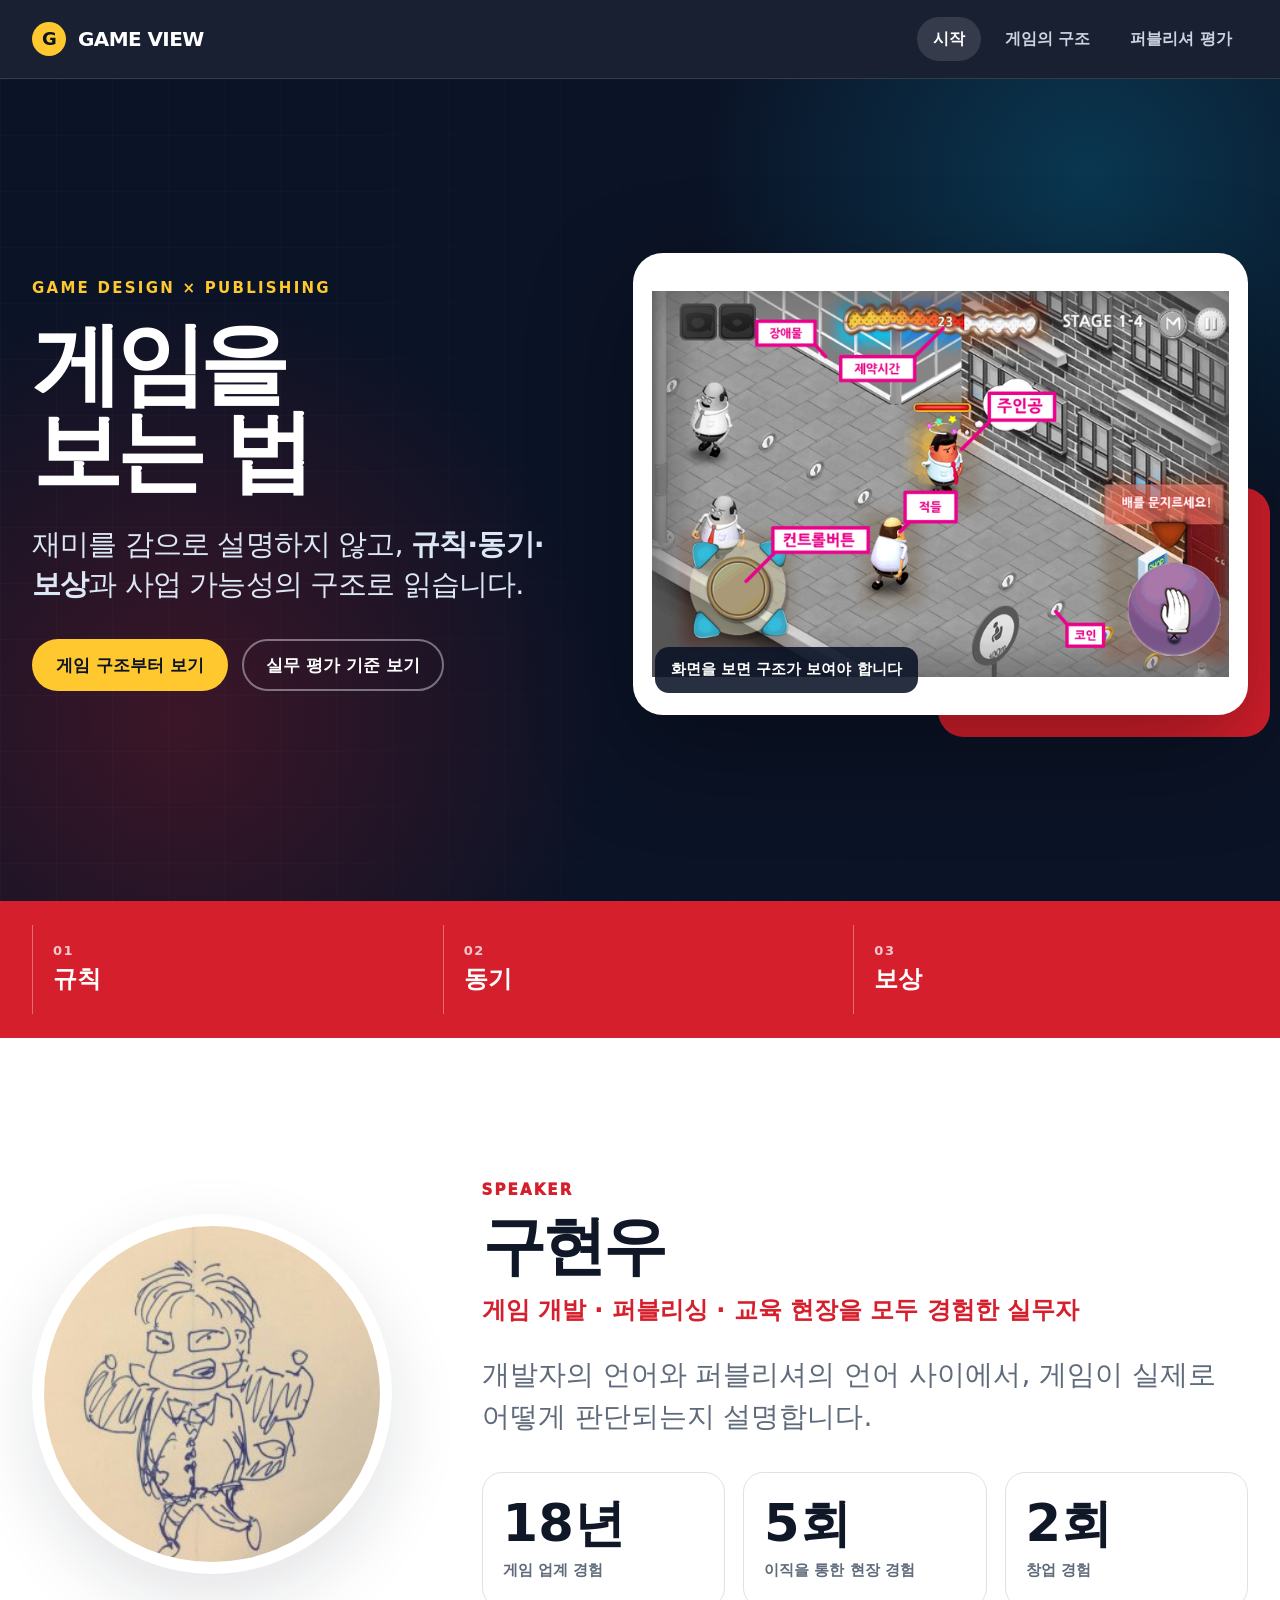
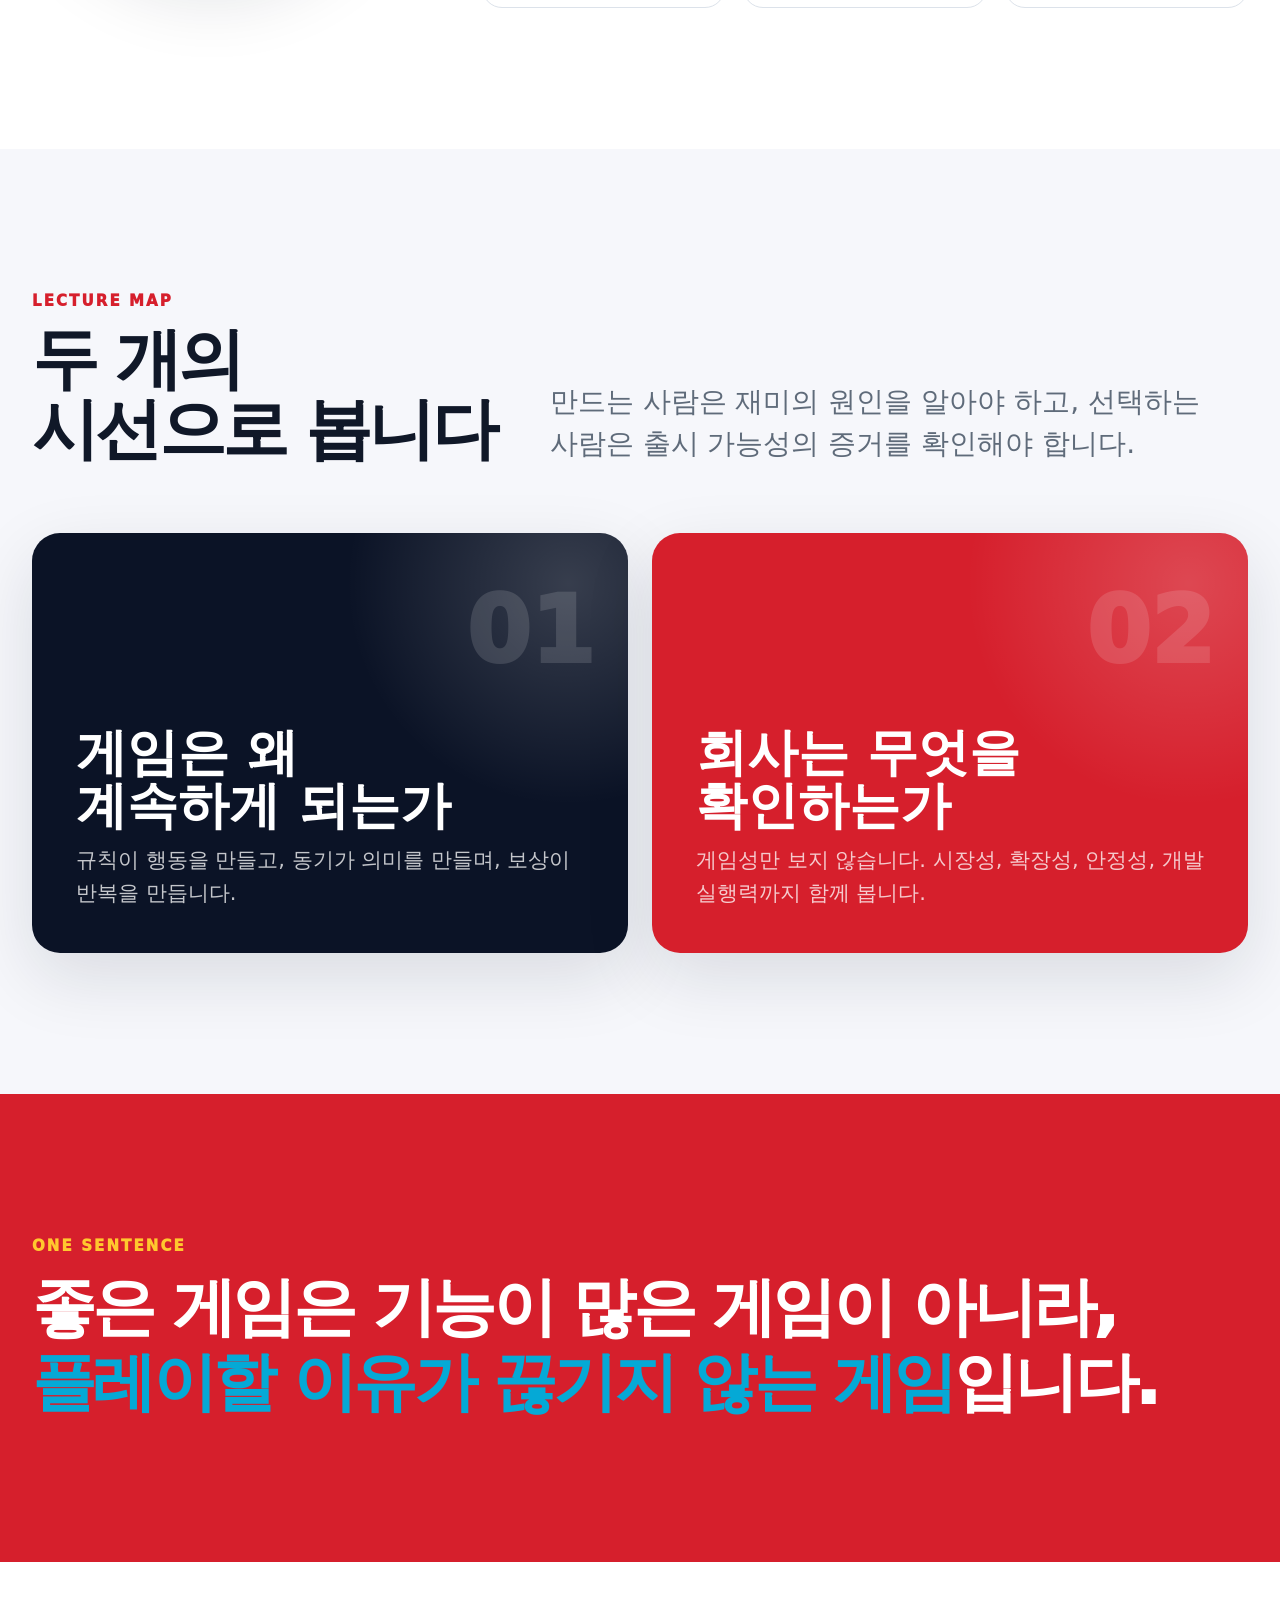
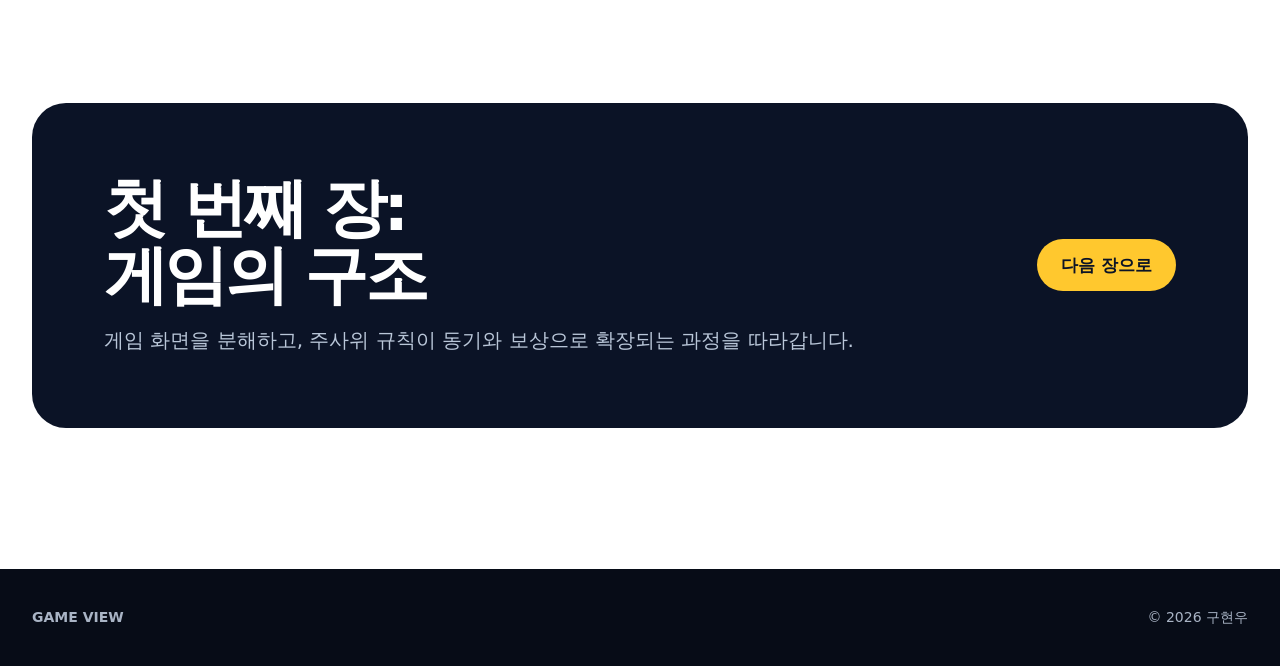
==== index.html @ 44113447 "게임 구조와 퍼블리싱 평가 강의 사이트 제작" ====
<!doctype html>
<html lang="ko">
<head>
  <meta charset="utf-8">
  <meta name="viewport" content="width=device-width, initial-scale=1">
  <meta name="description" content="게임 개발 지망생을 위한 게임 구조와 퍼블리싱 실무 평가 강의">
  <title>게임을 만들기 전에, 게임을 보는 법</title>
  <link rel="stylesheet" href="styles.css">
</head>
<body>
  <a class="skip-link" href="#main">본문 바로가기</a>
  <header class="site-header">
    <nav class="site-nav" aria-label="주요 메뉴">
      <a class="brand" href="index.html"><span class="brand-mark">G</span><span>GAME VIEW</span></a>
      <div class="nav-links">
        <a href="index.html" aria-current="page">시작</a>
        <a href="game.html">게임의 구조</a>
        <a href="evaluation.html">퍼블리셔 평가</a>
      </div>
    </nav>
  </header>

  <main id="main">
    <section class="hero">
      <div class="hero-inner">
        <div class="hero-copy reveal">
          <p class="eyebrow">GAME DESIGN × PUBLISHING</p>
          <h1>게임을<br>보는 법</h1>
          <p class="hero-lede">재미를 감으로 설명하지 않고, <strong>규칙·동기·보상</strong>과 사업 가능성의 구조로 읽습니다.</p>
          <div class="hero-actions">
            <a class="button button-primary" href="game.html">게임 구조부터 보기</a>
            <a class="button button-ghost" href="evaluation.html">실무 평가 기준 보기</a>
          </div>
        </div>
        <div class="hero-visual reveal">
          <img class="hero-image" src="assets/game-anatomy.png" alt="주인공, 적, 장애물, 제한시간, 조작 버튼, 코인으로 구성된 게임 화면">
          <span class="visual-caption">화면을 보면 구조가 보여야 합니다</span>
        </div>
      </div>
    </section>

    <div class="chapter-strip">
      <div class="chapter-strip-inner">
        <a href="game.html#rule"><small>01</small>규칙</a>
        <a href="game.html#motivation"><small>02</small>동기</a>
        <a href="game.html#reward"><small>03</small>보상</a>
      </div>
    </div>

    <section class="section section-white">
      <div class="section-inner speaker-grid">
        <img class="speaker-photo reveal" src="assets/speaker.jpg" alt="강연자 구현우 캐리커처">
        <div class="reveal">
          <p class="section-kicker">SPEAKER</p>
          <h2 class="speaker-name">구현우</h2>
          <p class="speaker-role">게임 개발 · 퍼블리싱 · 교육 현장을 모두 경험한 실무자</p>
          <p class="section-summary">개발자의 언어와 퍼블리셔의 언어 사이에서, 게임이 실제로 어떻게 판단되는지 설명합니다.</p>
          <div class="stat-row" aria-label="강연자 경력 요약">
            <div class="stat"><strong>18년</strong><span>게임 업계 경험</span></div>
            <div class="stat"><strong>5회</strong><span>이직을 통한 현장 경험</span></div>
            <div class="stat"><strong>2회</strong><span>창업 경험</span></div>
          </div>
        </div>
      </div>
    </section>

    <section class="section">
      <div class="section-inner">
        <div class="section-heading reveal">
          <div>
            <p class="section-kicker">LECTURE MAP</p>
            <h2>두 개의 시선으로 봅니다</h2>
          </div>
          <p class="section-summary">만드는 사람은 재미의 원인을 알아야 하고, 선택하는 사람은 출시 가능성의 증거를 확인해야 합니다.</p>
        </div>
        <div class="route-grid">
          <a class="route-card reveal" href="game.html">
            <span class="route-number">01</span>
            <h3>게임은 왜<br>계속하게 되는가</h3>
            <p>규칙이 행동을 만들고, 동기가 의미를 만들며, 보상이 반복을 만듭니다.</p>
          </a>
          <a class="route-card reveal" href="evaluation.html">
            <span class="route-number">02</span>
            <h3>회사는 무엇을<br>확인하는가</h3>
            <p>게임성만 보지 않습니다. 시장성, 확장성, 안정성, 개발 실행력까지 함께 봅니다.</p>
          </a>
        </div>
      </div>
    </section>

    <section class="section section-red">
      <div class="section-inner reveal">
        <p class="section-kicker">ONE SENTENCE</p>
        <p class="big-quote">좋은 게임은 기능이 많은 게임이 아니라,<br><em>플레이할 이유가 끊기지 않는 게임</em>입니다.</p>
      </div>
    </section>

    <section class="section section-white">
      <div class="section-inner">
        <div class="cta reveal">
          <div>
            <h2>첫 번째 장:<br>게임의 구조</h2>
            <p>게임 화면을 분해하고, 주사위 규칙이 동기와 보상으로 확장되는 과정을 따라갑니다.</p>
          </div>
          <a class="button button-primary" href="game.html">다음 장으로</a>
        </div>
      </div>
    </section>
  </main>

  <footer class="site-footer">
    <div class="footer-inner"><strong>GAME VIEW</strong><span>© <span data-year></span> 구현우</span></div>
  </footer>
  <script src="site.js"></script>
</body>
</html>
---- styles.css ----
:root {
  --ink: #101828;
  --muted: #5f6b7a;
  --paper: #f6f7fb;
  --surface: #ffffff;
  --line: #dce2ea;
  --red: #d61f2c;
  --red-dark: #991621;
  --blue: #147ad6;
  --cyan: #05a9d6;
  --yellow: #ffc82e;
  --green: #13a77a;
  --navy: #0b1326;
  --shadow: 0 24px 70px rgba(16, 24, 40, 0.12);
  --radius: 28px;
  --content: min(1280px, calc(100vw - 64px));
}

* { box-sizing: border-box; }

html {
  scroll-behavior: smooth;
  scroll-padding-top: 88px;
}

body {
  margin: 0;
  color: var(--ink);
  background: var(--paper);
  font-family: "Pretendard", "Noto Sans KR", "Malgun Gothic", system-ui, sans-serif;
  font-size: 20px;
  line-height: 1.55;
  word-break: keep-all;
}

img { display: block; max-width: 100%; }
a { color: inherit; text-decoration: none; }
button { font: inherit; }

.skip-link {
  position: fixed;
  left: 12px;
  top: -80px;
  z-index: 1000;
  padding: 12px 18px;
  color: white;
  background: var(--navy);
  border-radius: 10px;
}
.skip-link:focus { top: 12px; }

.site-header {
  position: sticky;
  top: 0;
  z-index: 100;
  border-bottom: 1px solid rgba(255,255,255,.12);
  background: rgba(11, 19, 38, .94);
  backdrop-filter: blur(14px);
}

.site-nav {
  width: var(--content);
  min-height: 78px;
  margin: 0 auto;
  display: flex;
  align-items: center;
  justify-content: space-between;
  gap: 28px;
  color: white;
}

.brand {
  display: flex;
  align-items: center;
  gap: 12px;
  font-weight: 900;
  letter-spacing: -.03em;
}

.brand-mark {
  width: 34px;
  height: 34px;
  display: grid;
  place-items: center;
  color: var(--navy);
  background: var(--yellow);
  border-radius: 50%;
  font-size: 18px;
}

.nav-links {
  display: flex;
  align-items: center;
  gap: 8px;
}

.nav-links a {
  padding: 10px 16px;
  color: #cbd5e1;
  border-radius: 999px;
  font-size: 16px;
  font-weight: 750;
}

.nav-links a:hover,
.nav-links a[aria-current="page"] {
  color: white;
  background: rgba(255,255,255,.12);
}

.hero {
  position: relative;
  isolation: isolate;
  overflow: hidden;
  color: white;
  background:
    radial-gradient(circle at 85% 12%, rgba(5,169,214,.24), transparent 30%),
    radial-gradient(circle at 14% 78%, rgba(214,31,44,.24), transparent 34%),
    var(--navy);
}

.hero::before {
  content: "";
  position: absolute;
  inset: 0;
  z-index: -1;
  opacity: .22;
  background-image:
    linear-gradient(rgba(255,255,255,.09) 1px, transparent 1px),
    linear-gradient(90deg, rgba(255,255,255,.09) 1px, transparent 1px);
  background-size: 56px 56px;
  mask-image: linear-gradient(to right, black, transparent 82%);
}

.hero-inner {
  width: var(--content);
  min-height: calc(100vh - 78px);
  margin: 0 auto;
  padding: 72px 0 84px;
  display: grid;
  grid-template-columns: .92fr 1.08fr;
  align-items: center;
  gap: clamp(42px, 6vw, 92px);
}

.hero-copy { max-width: 690px; }
.eyebrow {
  margin: 0 0 20px;
  color: var(--yellow);
  font-size: 15px;
  font-weight: 900;
  letter-spacing: .15em;
  text-transform: uppercase;
}

h1, h2, h3, p { margin-top: 0; }
h1 {
  margin-bottom: 28px;
  font-size: clamp(54px, 7vw, 104px);
  line-height: .98;
  letter-spacing: -.07em;
}

.hero-lede {
  max-width: 620px;
  margin-bottom: 34px;
  color: #dce7f5;
  font-size: clamp(23px, 2.25vw, 34px);
  line-height: 1.4;
  letter-spacing: -.03em;
}

.hero-actions { display: flex; flex-wrap: wrap; gap: 14px; }
.button {
  display: inline-flex;
  align-items: center;
  justify-content: center;
  min-height: 52px;
  padding: 0 22px;
  border: 2px solid transparent;
  border-radius: 999px;
  font-size: 17px;
  font-weight: 900;
  transition: transform .2s ease, background .2s ease;
}
.button:hover { transform: translateY(-2px); }
.button-primary { color: var(--navy); background: var(--yellow); }
.button-ghost { color: white; border-color: rgba(255,255,255,.4); }

.hero-visual {
  position: relative;
  min-width: 0;
}

.hero-visual::after {
  content: "";
  position: absolute;
  right: -22px;
  bottom: -22px;
  width: 54%;
  height: 54%;
  z-index: -1;
  background: var(--red);
  border-radius: 26px;
}

.hero-image {
  width: 100%;
  aspect-ratio: 4 / 3;
  object-fit: contain;
  padding: 18px;
  background: white;
  border: 1px solid rgba(255,255,255,.2);
  border-radius: 30px;
  box-shadow: 0 34px 100px rgba(0,0,0,.34);
}

.visual-caption {
  position: absolute;
  left: 22px;
  bottom: 22px;
  padding: 11px 16px;
  color: white;
  background: rgba(11,19,38,.88);
  border-radius: 14px;
  font-size: 15px;
  font-weight: 850;
}

.page-hero .hero-inner { min-height: 690px; }
.page-hero h1 { font-size: clamp(58px, 7vw, 96px); }

.chapter-strip {
  color: white;
  background: var(--red);
}
.chapter-strip-inner {
  width: var(--content);
  margin: 0 auto;
  padding: 24px 0;
  display: grid;
  grid-template-columns: repeat(3, 1fr);
  gap: 16px;
}
.chapter-strip a {
  padding: 16px 20px;
  border-left: 1px solid rgba(255,255,255,.35);
  font-size: clamp(18px, 2vw, 24px);
  font-weight: 900;
}
.chapter-strip small { display: block; opacity: .75; font-size: 13px; letter-spacing: .12em; }

.section {
  padding: clamp(86px, 11vw, 150px) 0;
}
.section-white { background: white; }
.section-dark { color: white; background: var(--navy); }
.section-red { color: white; background: var(--red); }
.section-inner { width: var(--content); margin: 0 auto; }
.section-heading {
  display: grid;
  grid-template-columns: minmax(0, .8fr) minmax(0, 1.2fr);
  align-items: end;
  gap: 52px;
  margin-bottom: 68px;
}
.section-kicker {
  margin-bottom: 12px;
  color: var(--red);
  font-size: 15px;
  font-weight: 950;
  letter-spacing: .14em;
}
.section-dark .section-kicker,
.section-red .section-kicker { color: var(--yellow); }
h2 {
  margin-bottom: 0;
  font-size: clamp(42px, 5.2vw, 76px);
  line-height: 1.05;
  letter-spacing: -.055em;
}
.section-summary {
  margin: 0;
  color: var(--muted);
  font-size: clamp(21px, 2.2vw, 30px);
  line-height: 1.5;
}
.section-dark .section-summary,
.section-red .section-summary { color: rgba(255,255,255,.78); }

.big-quote {
  margin: 0;
  font-size: clamp(36px, 5vw, 70px);
  font-weight: 950;
  line-height: 1.18;
  letter-spacing: -.055em;
}
.big-quote em { color: var(--cyan); font-style: normal; }

.speaker-grid {
  display: grid;
  grid-template-columns: 360px 1fr;
  gap: clamp(42px, 7vw, 92px);
  align-items: center;
}
.speaker-photo {
  width: min(100%, 360px);
  aspect-ratio: 1;
  object-fit: cover;
  background: #f5e5c8;
  border: 12px solid white;
  border-radius: 50%;
  box-shadow: var(--shadow);
}
.speaker-name {
  margin-bottom: 14px;
  font-size: clamp(46px, 5vw, 72px);
  line-height: 1;
  letter-spacing: -.055em;
}
.speaker-role { color: var(--red); font-size: 24px; font-weight: 900; }
.stat-row {
  margin-top: 34px;
  display: grid;
  grid-template-columns: repeat(3, minmax(0, 1fr));
  gap: 18px;
}
.stat {
  padding: 25px 20px;
  background: white;
  border: 1px solid var(--line);
  border-radius: 20px;
}
.stat strong { display: block; font-size: clamp(34px, 4vw, 54px); line-height: 1; }
.stat span { display: block; margin-top: 10px; color: var(--muted); font-size: 15px; font-weight: 800; }

.route-grid {
  display: grid;
  grid-template-columns: repeat(2, minmax(0, 1fr));
  gap: 24px;
}
.route-card {
  position: relative;
  min-height: 420px;
  overflow: hidden;
  padding: 44px;
  display: flex;
  flex-direction: column;
  justify-content: flex-end;
  color: white;
  background: var(--navy);
  border-radius: var(--radius);
  box-shadow: var(--shadow);
}
.route-card::before {
  content: "";
  position: absolute;
  inset: 0;
  background: radial-gradient(circle at 90% 12%, rgba(255,255,255,.18), transparent 34%);
}
.route-card:nth-child(2) { background: var(--red); }
.route-number { position: absolute; top: 28px; right: 34px; font-size: 92px; font-weight: 950; opacity: .13; }
.route-card h3 { position: relative; margin-bottom: 12px; font-size: clamp(34px, 4vw, 54px); line-height: 1.04; }
.route-card p { position: relative; max-width: 510px; margin: 0; color: rgba(255,255,255,.76); font-size: 21px; }

.anatomy-grid {
  display: grid;
  grid-template-columns: 1.15fr .85fr;
  gap: 48px;
  align-items: center;
}
.raw-image-frame {
  padding: 20px;
  background: white;
  border: 1px solid var(--line);
  border-radius: var(--radius);
  box-shadow: var(--shadow);
}
.raw-image-frame img { width: 100%; }
.principle-list { display: grid; gap: 20px; }
.principle {
  padding: 26px 28px;
  display: grid;
  grid-template-columns: 54px 1fr;
  gap: 20px;
  background: white;
  border: 1px solid var(--line);
  border-radius: 22px;
}
.principle-icon {
  width: 54px;
  height: 54px;
  display: grid;
  place-items: center;
  color: white;
  background: var(--red);
  border-radius: 16px;
  font-weight: 950;
}
.principle h3 { margin-bottom: 6px; font-size: 24px; }
.principle p { margin: 0; color: var(--muted); font-size: 17px; }

.loop-wrap {
  position: relative;
  max-width: 1100px;
  margin: 0 auto;
  display: grid;
  grid-template-columns: repeat(5, 1fr);
  gap: 14px;
}
.loop-node {
  min-height: 175px;
  padding: 24px 18px;
  display: flex;
  flex-direction: column;
  align-items: center;
  justify-content: center;
  text-align: center;
  background: white;
  border: 2px solid var(--line);
  border-radius: 22px;
}
.loop-node strong { font-size: 23px; }
.loop-node span { margin-top: 6px; color: var(--muted); font-size: 14px; }
.loop-node::after {
  content: "→";
  position: absolute;
  transform: translateX(calc(50% + 65px));
  color: var(--red);
  font-size: 34px;
  font-weight: 950;
}
.loop-node:last-child::after { content: "↺"; transform: translateX(120px); }

.triad {
  display: grid;
  grid-template-columns: repeat(3, minmax(0, 1fr));
  gap: 24px;
}
.triad-card {
  min-height: 390px;
  padding: 38px;
  color: white;
  background: var(--navy);
  border-radius: var(--radius);
}
.triad-card:nth-child(2) { background: var(--red); }
.triad-card:nth-child(3) { color: var(--ink); background: var(--yellow); }
.triad-label { font-size: 14px; font-weight: 950; letter-spacing: .16em; opacity: .7; }
.triad-card h3 { margin: 82px 0 18px; font-size: clamp(42px, 4vw, 62px); line-height: 1; }
.triad-card p { margin: 0; font-size: 20px; opacity: .78; }

.rule-track {
  position: relative;
  display: grid;
  grid-template-columns: repeat(4, minmax(0, 1fr));
  gap: 18px;
}
.rule-track::before {
  content: "";
  position: absolute;
  top: 52px;
  left: 7%;
  right: 7%;
  height: 5px;
  background: var(--line);
}
.rule-step { position: relative; padding-top: 0; }
.rule-index {
  position: relative;
  z-index: 1;
  width: 104px;
  height: 104px;
  margin: 0 auto 24px;
  display: grid;
  place-items: center;
  color: white;
  background: var(--navy);
  border: 8px solid var(--paper);
  border-radius: 50%;
  font-size: 42px;
  font-weight: 950;
}
.rule-step:last-child .rule-index { background: var(--red); }
.rule-copy {
  min-height: 292px;
  padding: 28px;
  background: white;
  border: 1px solid var(--line);
  border-radius: 22px;
}
.rule-copy h3 { font-size: 25px; line-height: 1.25; }
.rule-copy p { color: var(--muted); font-size: 17px; }
.rule-add {
  display: inline-block;
  padding: 7px 10px;
  color: var(--red-dark);
  background: #ffe7ea;
  border-radius: 10px;
  font-size: 14px;
  font-weight: 900;
}

.trap-banner {
  margin-top: 42px;
  padding: 36px;
  display: grid;
  grid-template-columns: 92px 1fr;
  gap: 28px;
  align-items: center;
  color: white;
  background: var(--red);
  border-radius: var(--radius);
}
.trap-icon { font-size: 72px; line-height: 1; }
.trap-banner h3 { margin-bottom: 6px; font-size: 32px; }
.trap-banner p { margin: 0; color: rgba(255,255,255,.8); }

.number-sequence {
  display: grid;
  grid-template-columns: repeat(7, minmax(90px, 1fr));
  gap: 10px;
  align-items: center;
}
.sequence-card {
  min-height: 156px;
  padding: 18px 10px;
  display: grid;
  place-items: center;
  text-align: center;
  background: white;
  border: 2px solid var(--line);
  border-radius: 20px;
}
.sequence-card strong { display: block; font-size: clamp(40px, 4vw, 62px); line-height: 1; }
.sequence-card small { color: var(--muted); font-weight: 850; }
.sequence-arrow { text-align: center; color: var(--red); font-size: 36px; font-weight: 950; }

.meaning-transform {
  margin-top: 50px;
  display: grid;
  grid-template-columns: 1fr 86px 1fr;
  gap: 24px;
  align-items: stretch;
}
.meaning-card {
  min-height: 360px;
  padding: 38px;
  display: flex;
  flex-direction: column;
  justify-content: space-between;
  background: white;
  border: 1px solid var(--line);
  border-radius: var(--radius);
}
.meaning-card.context { color: white; background: var(--navy); }
.meaning-card h3 { font-size: 36px; }
.meaning-card p { margin: 0; color: var(--muted); font-size: 21px; }
.meaning-card.context p { color: #dce7f5; }
.health-bar { height: 34px; overflow: hidden; background: #25324b; border: 5px solid white; border-radius: 999px; }
.health-fill { width: 80%; height: 100%; background: linear-gradient(90deg, var(--green), #7edd59); }
.meaning-arrow { display: grid; place-items: center; color: var(--red); font-size: 64px; font-weight: 950; }

.reward-split {
  display: grid;
  grid-template-columns: repeat(2, minmax(0, 1fr));
  gap: 24px;
}
.reward-panel {
  min-height: 520px;
  padding: 42px;
  background: white;
  border-radius: var(--radius);
  box-shadow: var(--shadow);
}
.reward-panel.dark { color: white; background: var(--navy); }
.reward-panel h3 { margin-bottom: 28px; font-size: clamp(36px, 4vw, 54px); }
.reward-icons { display: grid; grid-template-columns: repeat(2, 1fr); gap: 14px; }
.reward-chip {
  min-height: 106px;
  padding: 18px;
  display: grid;
  place-items: center;
  text-align: center;
  background: #f0f3f7;
  border-radius: 18px;
  font-weight: 900;
}
.reward-panel.dark .reward-chip { color: white; background: #18243b; }
.reward-photo {
  margin-top: 24px;
  width: 100%;
  height: 210px;
  object-fit: contain;
  background: #f2f4f7;
  border-radius: 18px;
}

.persona-line {
  display: grid;
  grid-template-columns: repeat(3, minmax(0, 1fr));
  gap: 18px;
}
.persona {
  min-height: 280px;
  padding: 30px;
  background: white;
  border: 1px solid var(--line);
  border-radius: 22px;
}
.persona-icon { font-size: 46px; }
.persona h3 { margin: 24px 0 10px; font-size: 25px; }
.persona p { color: var(--muted); font-size: 17px; }

.stage-flow {
  display: grid;
  grid-template-columns: 1fr 90px 1fr;
  gap: 26px;
  align-items: center;
}
.stage-card {
  min-height: 370px;
  padding: 42px;
  color: white;
  background: var(--navy);
  border-radius: var(--radius);
}
.stage-card:last-child { background: var(--red); }
.stage-no { color: var(--yellow); font-size: 15px; font-weight: 950; letter-spacing: .15em; }
.stage-card h3 { margin: 72px 0 16px; font-size: clamp(38px, 4.2vw, 58px); }
.stage-card p { margin: 0; color: rgba(255,255,255,.78); font-size: 20px; }
.stage-arrow { text-align: center; color: var(--red); font-size: 72px; font-weight: 950; }

.evaluation-shell {
  display: grid;
  grid-template-columns: .92fr 1.08fr;
  gap: 52px;
  align-items: center;
}
.radar {
  position: relative;
  aspect-ratio: 1;
  max-width: 620px;
  margin: 0 auto;
}
.radar svg { width: 100%; height: 100%; overflow: visible; }
.radar text { font-family: inherit; font-weight: 900; fill: var(--ink); }
.radar .axis { stroke: #c6cfda; stroke-width: 1.6; }
.radar .ring { fill: none; stroke: #dce2ea; stroke-width: 1.4; }
.radar .shape { fill: rgba(214,31,44,.16); stroke: var(--red); stroke-width: 5; }
.radar-center {
  position: absolute;
  inset: 38%;
  display: grid;
  place-items: center;
  text-align: center;
  color: white;
  background: var(--navy);
  border-radius: 50%;
  font-size: 16px;
  font-weight: 950;
}
.criteria-list { display: grid; grid-template-columns: repeat(2, 1fr); gap: 14px; }
.criterion {
  padding: 22px;
  background: white;
  border: 1px solid var(--line);
  border-radius: 18px;
}
.criterion strong { display: block; font-size: 21px; }
.criterion span { color: var(--muted); font-size: 14px; }

.lens-grid {
  display: grid;
  grid-template-columns: repeat(4, minmax(0, 1fr));
  gap: 16px;
}
.lens {
  min-height: 390px;
  padding: 30px;
  display: flex;
  flex-direction: column;
  background: white;
  border-top: 8px solid var(--red);
  border-radius: 0 0 22px 22px;
  box-shadow: 0 16px 50px rgba(16,24,40,.08);
}
.lens-time { color: var(--red); font-size: 15px; font-weight: 950; letter-spacing: .08em; }
.lens h3 { margin: 48px 0 14px; font-size: 28px; }
.lens-question { margin: 0; font-size: 20px; font-weight: 800; }
.lens-proof { margin-top: auto; padding-top: 24px; color: var(--muted); font-size: 15px; }

.evidence-pipeline {
  display: grid;
  grid-template-columns: repeat(5, minmax(0, 1fr));
  gap: 12px;
}
.evidence-step {
  min-height: 245px;
  padding: 26px 22px;
  color: white;
  background: #18243b;
  border-radius: 20px;
}
.evidence-step:nth-child(2n) { background: #263753; }
.evidence-step:last-child { background: var(--red); }
.evidence-step b { display: block; margin-bottom: 30px; color: var(--yellow); font-size: 14px; letter-spacing: .12em; }
.evidence-step strong { display: block; font-size: 25px; line-height: 1.25; }
.evidence-step p { margin: 14px 0 0; color: rgba(255,255,255,.68); font-size: 15px; }

.decision-board {
  display: grid;
  grid-template-columns: .8fr 1.2fr;
  gap: 42px;
  align-items: start;
}
.gate {
  padding: 34px;
  color: white;
  background: var(--navy);
  border-radius: var(--radius);
}
.gate h3 { font-size: 34px; }
.gate p { color: #dce7f5; }
.signal-list { display: grid; gap: 12px; }
.signal {
  padding: 20px 22px;
  display: grid;
  grid-template-columns: 32px 1fr;
  gap: 14px;
  background: white;
  border: 1px solid var(--line);
  border-radius: 16px;
}
.signal-mark { color: var(--green); font-weight: 950; }
.signal.bad .signal-mark { color: var(--red); }
.signal strong { display: block; }
.signal span { color: var(--muted); font-size: 15px; }

.cta {
  padding: 72px;
  display: grid;
  grid-template-columns: 1fr auto;
  gap: 32px;
  align-items: center;
  color: white;
  background: var(--navy);
  border-radius: 34px;
}
.cta h2 { font-size: clamp(40px, 5vw, 66px); }
.cta p { margin: 16px 0 0; color: #b9c6d8; }

.site-footer {
  padding: 38px 0;
  color: #a9b4c5;
  background: #070c17;
  font-size: 14px;
}
.footer-inner {
  width: var(--content);
  margin: 0 auto;
  display: flex;
  align-items: center;
  justify-content: space-between;
  gap: 24px;
}

.reveal { opacity: 1; transform: none; }
.reveal.visible { opacity: 1; transform: none; }

@media (max-width: 980px) {
  :root { --content: min(100% - 36px, 820px); }
  body { font-size: 18px; }
  .hero-inner,
  .section-heading,
  .speaker-grid,
  .anatomy-grid,
  .evaluation-shell,
  .decision-board { grid-template-columns: 1fr; }
  .hero-inner { min-height: auto; padding: 82px 0; }
  .hero-copy { max-width: none; }
  .hero-visual { max-width: 760px; }
  .section-heading { align-items: start; gap: 26px; }
  .speaker-photo { width: 260px; }
  .rule-track { grid-template-columns: repeat(2, 1fr); row-gap: 42px; }
  .rule-track::before { display: none; }
  .number-sequence { grid-template-columns: repeat(4, 1fr); }
  .sequence-arrow { display: none; }
  .lens-grid { grid-template-columns: repeat(2, 1fr); }
  .evidence-pipeline { grid-template-columns: repeat(2, 1fr); }
  .evidence-step:last-child { grid-column: 1 / -1; }
  .loop-wrap { grid-template-columns: repeat(2, 1fr); }
  .loop-node::after { display: none; }
}

@media (max-width: 680px) {
  :root { --content: calc(100vw - 28px); }
  body { font-size: 17px; }
  .site-nav { min-height: 68px; }
  .brand span:last-child { display: none; }
  .nav-links a { padding: 8px 10px; font-size: 13px; }
  .hero-inner { padding: 64px 0 74px; }
  .page-hero .hero-inner { min-height: auto; }
  h1 { font-size: clamp(46px, 15vw, 68px); }
  h2 { font-size: clamp(38px, 12vw, 56px); }
  .hero-lede { font-size: 21px; }
  .chapter-strip-inner,
  .route-grid,
  .triad,
  .reward-split,
  .persona-line,
  .criteria-list,
  .lens-grid,
  .evidence-pipeline,
  .stage-flow,
  .meaning-transform,
  .stat-row { grid-template-columns: 1fr; }
  .chapter-strip a { border-left: 0; border-top: 1px solid rgba(255,255,255,.28); }
  .route-card { min-height: 340px; padding: 30px; }
  .triad-card { min-height: 300px; }
  .triad-card h3 { margin-top: 54px; }
  .rule-track { grid-template-columns: 1fr; }
  .number-sequence { grid-template-columns: repeat(2, 1fr); }
  .meaning-arrow,
  .stage-arrow { transform: rotate(90deg); }
  .reward-panel { min-height: auto; padding: 28px; }
  .lens { min-height: 320px; }
  .evidence-step:last-child { grid-column: auto; }
  .cta { padding: 40px 28px; grid-template-columns: 1fr; }
  .footer-inner { align-items: flex-start; flex-direction: column; }
}

@media (prefers-reduced-motion: reduce) {
  html { scroll-behavior: auto; }
  .reveal { opacity: 1; transform: none; transition: none; }
  .button { transition: none; }
}
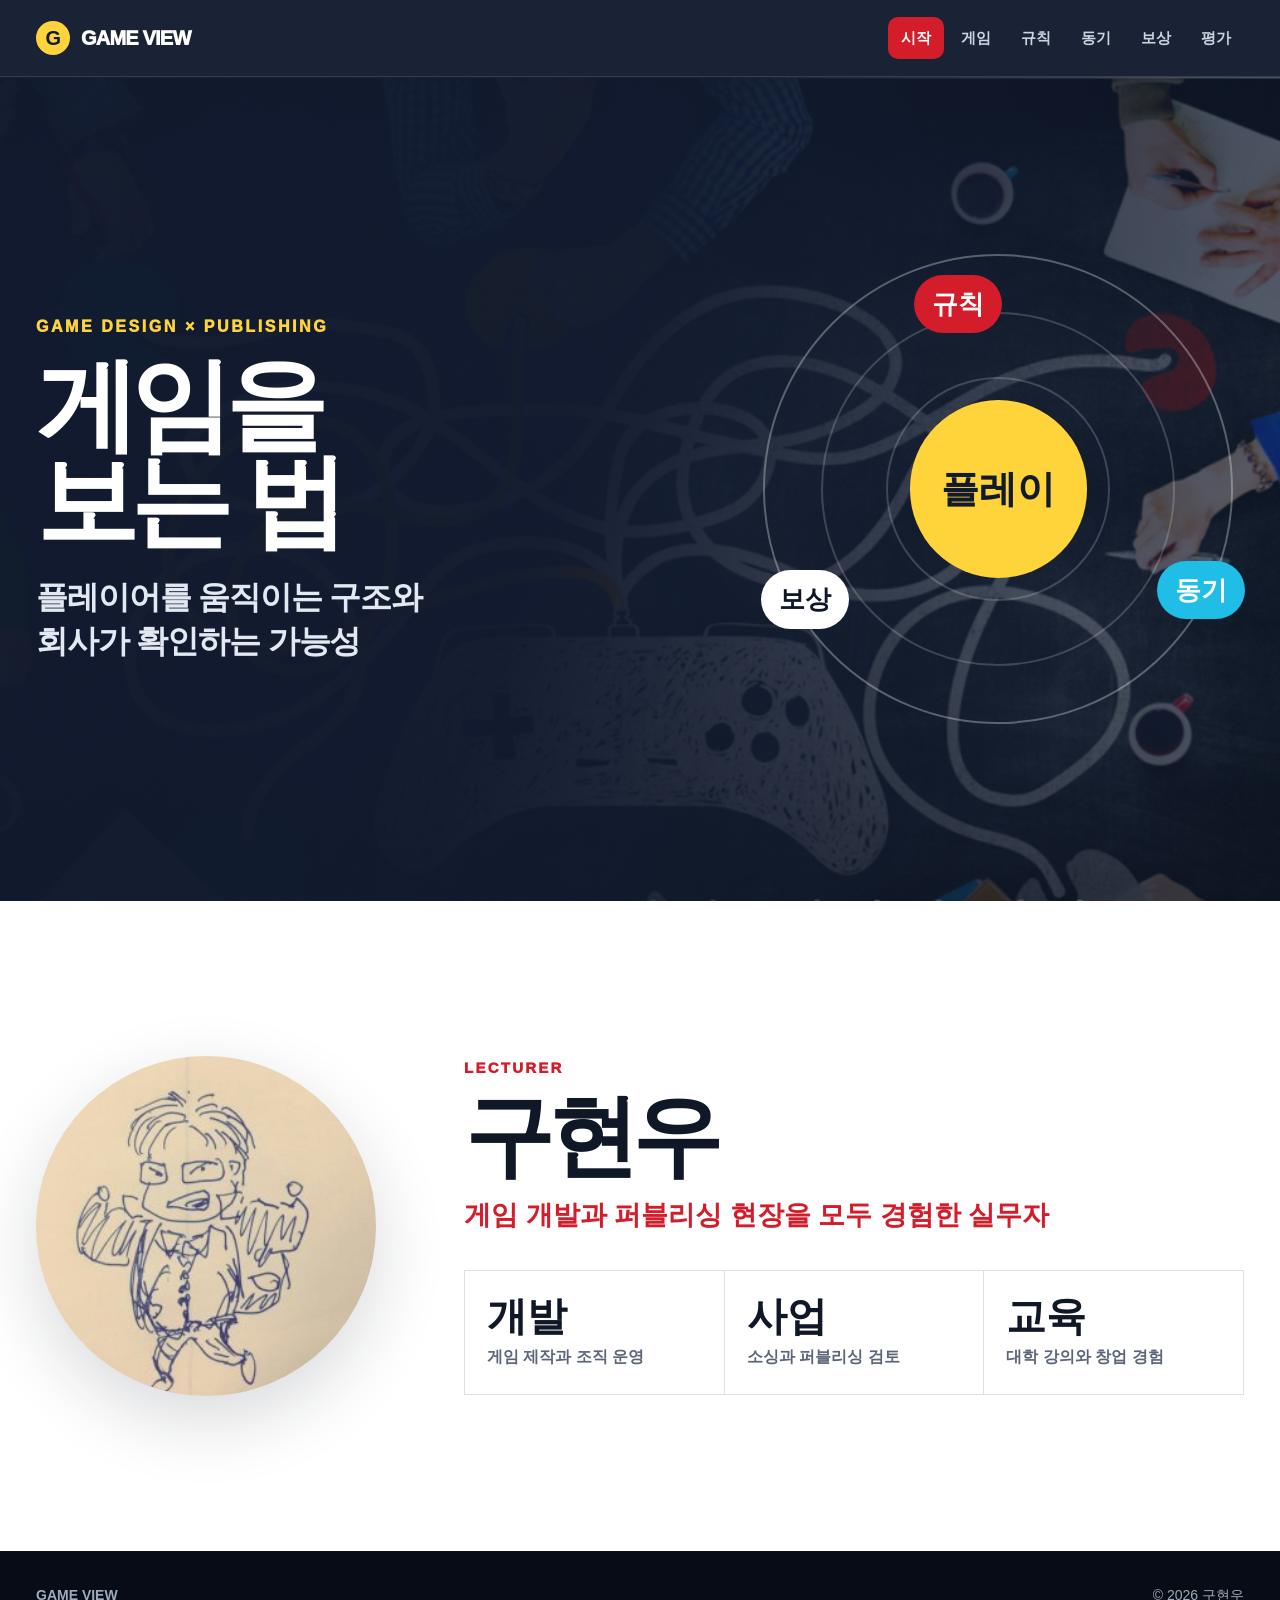
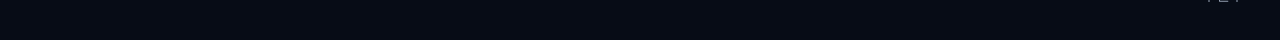
==== commit ffcc46f5: "강의 웹페이지 시각 자료 중심 전면 개편" ====
--- a/index.html
+++ b/index.html
@@ -2,115 +2,65 @@
 <html lang="ko">
 <head>
   <meta charset="utf-8">
-  <meta name="viewport" content="width=device-width, initial-scale=1">
-  <meta name="description" content="게임 개발 지망생을 위한 게임 구조와 퍼블리싱 실무 평가 강의">
-  <title>게임을 만들기 전에, 게임을 보는 법</title>
+  <meta name="viewport" content="width=device-width,initial-scale=1">
+  <meta name="description" content="게임 개발 지망생을 위한 게임 구조와 퍼블리싱 평가 강의">
+  <title>게임을 보는 법 | GAME VIEW</title>
+  <link rel="icon" href="assets/favicon.svg" type="image/svg+xml">
   <link rel="stylesheet" href="styles.css">
 </head>
 <body>
-  <a class="skip-link" href="#main">본문 바로가기</a>
-  <header class="site-header">
-    <nav class="site-nav" aria-label="주요 메뉴">
-      <a class="brand" href="index.html"><span class="brand-mark">G</span><span>GAME VIEW</span></a>
-      <div class="nav-links">
+  <a class="skip" href="#main">본문 바로가기</a>
+  <header class="topbar">
+    <nav class="nav" aria-label="주요 메뉴">
+      <a class="logo" href="index.html"><b>G</b><span>GAME VIEW</span></a>
+      <div class="menu">
         <a href="index.html" aria-current="page">시작</a>
-        <a href="game.html">게임의 구조</a>
-        <a href="evaluation.html">퍼블리셔 평가</a>
+        <a href="game.html">게임</a>
+        <a href="rule.html">규칙</a>
+        <a href="motivation.html">동기</a>
+        <a href="reward.html">보상</a>
+        <a href="evaluation.html">평가</a>
       </div>
     </nav>
   </header>
 
   <main id="main">
-    <section class="hero">
-      <div class="hero-inner">
-        <div class="hero-copy reveal">
+    <section class="cover">
+      <div class="cover-inner">
+        <div>
           <p class="eyebrow">GAME DESIGN × PUBLISHING</p>
           <h1>게임을<br>보는 법</h1>
-          <p class="hero-lede">재미를 감으로 설명하지 않고, <strong>규칙·동기·보상</strong>과 사업 가능성의 구조로 읽습니다.</p>
-          <div class="hero-actions">
-            <a class="button button-primary" href="game.html">게임 구조부터 보기</a>
-            <a class="button button-ghost" href="evaluation.html">실무 평가 기준 보기</a>
-          </div>
+          <p class="cover-lede">플레이어를 움직이는 구조와<br>회사가 확인하는 가능성</p>
         </div>
-        <div class="hero-visual reveal">
-          <img class="hero-image" src="assets/game-anatomy.png" alt="주인공, 적, 장애물, 제한시간, 조작 버튼, 코인으로 구성된 게임 화면">
-          <span class="visual-caption">화면을 보면 구조가 보여야 합니다</span>
-        </div>
-      </div>
-    </section>
-
-    <div class="chapter-strip">
-      <div class="chapter-strip-inner">
-        <a href="game.html#rule"><small>01</small>규칙</a>
-        <a href="game.html#motivation"><small>02</small>동기</a>
-        <a href="game.html#reward"><small>03</small>보상</a>
-      </div>
-    </div>
-
-    <section class="section section-white">
-      <div class="section-inner speaker-grid">
-        <img class="speaker-photo reveal" src="assets/speaker.jpg" alt="강연자 구현우 캐리커처">
-        <div class="reveal">
-          <p class="section-kicker">SPEAKER</p>
-          <h2 class="speaker-name">구현우</h2>
-          <p class="speaker-role">게임 개발 · 퍼블리싱 · 교육 현장을 모두 경험한 실무자</p>
-          <p class="section-summary">개발자의 언어와 퍼블리셔의 언어 사이에서, 게임이 실제로 어떻게 판단되는지 설명합니다.</p>
-          <div class="stat-row" aria-label="강연자 경력 요약">
-            <div class="stat"><strong>18년</strong><span>게임 업계 경험</span></div>
-            <div class="stat"><strong>5회</strong><span>이직을 통한 현장 경험</span></div>
-            <div class="stat"><strong>2회</strong><span>창업 경험</span></div>
+        <div class="cover-visual" aria-label="규칙, 동기, 보상의 순환 구조">
+          <div class="orbit">
+            <div class="orbit-center">플레이</div>
+            <span class="orbit-word rule">규칙</span>
+            <span class="orbit-word motive">동기</span>
+            <span class="orbit-word reward">보상</span>
           </div>
         </div>
       </div>
     </section>
 
-    <section class="section">
-      <div class="section-inner">
-        <div class="section-heading reveal">
-          <div>
-            <p class="section-kicker">LECTURE MAP</p>
-            <h2>두 개의 시선으로 봅니다</h2>
+    <section class="speaker">
+      <div class="speaker-inner">
+        <img class="speaker-photo" src="assets/speaker.jpg" alt="강의자 구현우 캐릭터">
+        <div>
+          <p class="kicker">LECTURER</p>
+          <h2>구현우</h2>
+          <p class="speaker-role">게임 개발과 퍼블리싱 현장을 모두 경험한 실무자</p>
+          <div class="career-line" aria-label="강의자 경험 분야">
+            <div><strong>개발</strong><span>게임 제작과 조직 운영</span></div>
+            <div><strong>사업</strong><span>소싱과 퍼블리싱 검토</span></div>
+            <div><strong>교육</strong><span>대학 강의와 창업 경험</span></div>
           </div>
-          <p class="section-summary">만드는 사람은 재미의 원인을 알아야 하고, 선택하는 사람은 출시 가능성의 증거를 확인해야 합니다.</p>
-        </div>
-        <div class="route-grid">
-          <a class="route-card reveal" href="game.html">
-            <span class="route-number">01</span>
-            <h3>게임은 왜<br>계속하게 되는가</h3>
-            <p>규칙이 행동을 만들고, 동기가 의미를 만들며, 보상이 반복을 만듭니다.</p>
-          </a>
-          <a class="route-card reveal" href="evaluation.html">
-            <span class="route-number">02</span>
-            <h3>회사는 무엇을<br>확인하는가</h3>
-            <p>게임성만 보지 않습니다. 시장성, 확장성, 안정성, 개발 실행력까지 함께 봅니다.</p>
-          </a>
-        </div>
-      </div>
-    </section>
-
-    <section class="section section-red">
-      <div class="section-inner reveal">
-        <p class="section-kicker">ONE SENTENCE</p>
-        <p class="big-quote">좋은 게임은 기능이 많은 게임이 아니라,<br><em>플레이할 이유가 끊기지 않는 게임</em>입니다.</p>
-      </div>
-    </section>
-
-    <section class="section section-white">
-      <div class="section-inner">
-        <div class="cta reveal">
-          <div>
-            <h2>첫 번째 장:<br>게임의 구조</h2>
-            <p>게임 화면을 분해하고, 주사위 규칙이 동기와 보상으로 확장되는 과정을 따라갑니다.</p>
-          </div>
-          <a class="button button-primary" href="game.html">다음 장으로</a>
         </div>
       </div>
     </section>
   </main>
 
-  <footer class="site-footer">
-    <div class="footer-inner"><strong>GAME VIEW</strong><span>© <span data-year></span> 구현우</span></div>
-  </footer>
+  <footer class="footer"><div class="footer-inner"><strong>GAME VIEW</strong><span>© <span data-year></span> 구현우</span></div></footer>
   <script src="site.js"></script>
 </body>
 </html>
--- a/styles.css
+++ b/styles.css
@@ -1,837 +1,92 @@
 :root {
-  --ink: #101828;
-  --muted: #5f6b7a;
-  --paper: #f6f7fb;
-  --surface: #ffffff;
-  --line: #dce2ea;
-  --red: #d61f2c;
-  --red-dark: #991621;
-  --blue: #147ad6;
-  --cyan: #05a9d6;
-  --yellow: #ffc82e;
-  --green: #13a77a;
-  --navy: #0b1326;
-  --shadow: 0 24px 70px rgba(16, 24, 40, 0.12);
-  --radius: 28px;
-  --content: min(1280px, calc(100vw - 64px));
+  --ink:#101828;
+  --navy:#111a2e;
+  --red:#d31d2b;
+  --yellow:#ffd43b;
+  --cyan:#20bde6;
+  --paper:#f5f2ec;
+  --white:#fff;
+  --muted:#5c6678;
+  --line:#dce1e8;
+  --content:min(1240px,calc(100vw - 72px));
 }
 
-* { box-sizing: border-box; }
+*{box-sizing:border-box}
+html{scroll-behavior:smooth;overflow-x:hidden}
+body{margin:0;overflow-x:hidden;color:var(--ink);background:var(--paper);font-family:"Pretendard","Noto Sans KR","Malgun Gothic",sans-serif;font-size:20px;line-height:1.5;word-break:keep-all}
+img{display:block;max-width:100%}
+a{color:inherit;text-decoration:none}
+.skip{position:absolute;left:-9999px}.skip:focus{left:16px;top:16px;z-index:999;padding:12px 16px;background:#fff}
 
-html {
-  scroll-behavior: smooth;
-  scroll-padding-top: 88px;
+.topbar{position:sticky;top:0;z-index:50;background:rgba(17,26,46,.96);border-bottom:1px solid rgba(255,255,255,.12);backdrop-filter:blur(12px)}
+.nav{width:var(--content);height:76px;margin:auto;display:flex;align-items:center;justify-content:space-between;gap:24px;color:#fff}
+.logo{display:flex;align-items:center;gap:11px;font-weight:950;letter-spacing:-.04em}
+.logo b{width:34px;height:34px;display:grid;place-items:center;color:var(--navy);background:var(--yellow);border-radius:50%}
+.menu{display:flex;align-items:center;gap:4px;overflow:auto;white-space:nowrap;scrollbar-width:none}
+.menu a{padding:10px 13px;color:#cbd3df;font-size:15px;font-weight:850;border-radius:10px}
+.menu a[aria-current="page"]{color:#fff;background:var(--red)}
+
+.cover{min-height:calc(100vh - 76px);display:grid;place-items:center;color:#fff;background:linear-gradient(110deg,rgba(17,26,46,.98) 0 45%,rgba(17,26,46,.62)),url("assets/lecture/image19.png") center/cover no-repeat}
+.cover-inner{width:var(--content);padding:88px 0;display:grid;grid-template-columns:1fr .76fr;gap:70px;align-items:center}
+.eyebrow{margin:0 0 18px;color:var(--yellow);font-size:16px;font-weight:950;letter-spacing:.16em}
+h1,h2,h3,p{margin-top:0}
+h1{margin-bottom:26px;font-size:clamp(58px,8vw,112px);line-height:.94;letter-spacing:-.075em}
+.cover-lede{max-width:680px;margin:0;color:#e3e9f2;font-size:clamp(25px,2.5vw,36px);font-weight:750;line-height:1.38;letter-spacing:-.035em}
+.cover-visual{display:grid;gap:18px;justify-items:center}
+.orbit{width:min(470px,40vw);aspect-ratio:1;position:relative;display:grid;place-items:center;border:2px solid rgba(255,255,255,.3);border-radius:50%}
+.orbit::before,.orbit::after{content:"";position:absolute;border:2px solid rgba(255,255,255,.18);border-radius:50%}.orbit::before{inset:12%}.orbit::after{inset:26%}
+.orbit-center{z-index:2;width:38%;aspect-ratio:1;display:grid;place-items:center;text-align:center;color:var(--navy);background:var(--yellow);border-radius:50%;font-size:clamp(24px,3vw,42px);font-weight:950;line-height:1.05}
+.orbit-word{position:absolute;z-index:2;padding:10px 18px;color:#fff;background:var(--red);border-radius:999px;font-size:clamp(18px,2vw,27px);font-weight:950}.orbit-word.rule{top:4%;left:32%}.orbit-word.motive{right:-3%;bottom:22%;background:var(--cyan)}.orbit-word.reward{left:-1%;bottom:20%;background:#fff;color:var(--ink)}
+
+.speaker{background:#fff}.speaker-inner{width:var(--content);min-height:650px;margin:auto;padding:96px 0;display:grid;grid-template-columns:350px 1fr;gap:78px;align-items:center}
+.speaker-photo{width:340px;aspect-ratio:1;object-fit:cover;border-radius:50%;background:#f0dfbe;box-shadow:0 24px 70px rgba(16,24,40,.16)}
+.kicker{margin:0 0 12px;color:var(--red);font-size:15px;font-weight:950;letter-spacing:.15em}
+.speaker h2{margin:0 0 14px;font-size:clamp(54px,7vw,92px);line-height:1;letter-spacing:-.065em}
+.speaker-role{margin:0 0 34px;color:var(--red);font-size:27px;font-weight:900}
+.career-line{display:grid;grid-template-columns:repeat(3,1fr);gap:1px;background:var(--line);border:1px solid var(--line)}
+.career-line div{padding:25px 22px;background:#fff}.career-line strong{display:block;font-size:40px;line-height:1}.career-line span{display:block;margin-top:9px;color:var(--muted);font-size:16px;font-weight:800}
+
+.page-head{padding:86px 0 72px;color:#fff;background:var(--navy)}
+.page-head-inner{width:var(--content);margin:auto;display:grid;grid-template-columns:.82fr 1.18fr;gap:70px;align-items:end}
+.page-head h1{font-size:clamp(58px,7vw,98px);margin:0}.page-head p{margin:0;color:#d7deea;font-size:clamp(24px,2.4vw,34px);font-weight:700;line-height:1.4}
+.page-head strong{color:var(--yellow)}
+
+.chapter{padding:100px 0}.chapter.white{background:#fff}.chapter.dark{color:#fff;background:var(--navy)}.chapter.red{color:#fff;background:var(--red)}
+.inner{width:var(--content);margin:auto}
+.section-title{margin-bottom:46px;display:grid;grid-template-columns:.9fr 1.1fr;gap:60px;align-items:end}
+.section-title h2{margin:0;font-size:clamp(42px,5.5vw,76px);line-height:1.03;letter-spacing:-.06em}
+.section-title p{margin:0;color:var(--muted);font-size:clamp(22px,2.2vw,29px);font-weight:720;line-height:1.45}
+.dark .section-title p,.red .section-title p{color:rgba(255,255,255,.78)}
+
+.hero-pair{display:grid;grid-template-columns:1.15fr .85fr;gap:22px;align-items:stretch}.hero-pair figure{margin:0;min-width:0;padding:20px;background:#fff;border:1px solid var(--line)}.hero-pair img{width:100%;height:100%;max-height:560px;object-fit:contain}.hero-pair figure:first-child{border-top:10px solid var(--red)}
+.wide-image{margin:0;padding:24px;background:#fff;border:1px solid var(--line);box-shadow:0 18px 55px rgba(16,24,40,.08)}.wide-image img{width:100%;max-height:720px;object-fit:contain}
+.visual-grid{display:grid;grid-template-columns:repeat(2,minmax(0,1fr));gap:22px}.visual-grid.three{grid-template-columns:repeat(3,minmax(0,1fr))}
+.visual-card{margin:0;display:flex;flex-direction:column;background:#fff;border:1px solid var(--line);overflow:hidden}.visual-card img{width:100%;height:340px;object-fit:contain;background:#fff}.visual-card figcaption{padding:18px 20px;border-top:1px solid var(--line);font-size:22px;font-weight:900;line-height:1.3}.dark .visual-card{color:var(--ink)}
+
+.triptych{display:grid;grid-template-columns:repeat(3,1fr);gap:0;border:1px solid rgba(255,255,255,.25)}
+.triptych div{min-height:250px;padding:34px;display:flex;flex-direction:column;justify-content:space-between;border-right:1px solid rgba(255,255,255,.25)}.triptych div:last-child{border:0}.triptych span{color:var(--yellow);font-size:15px;font-weight:950;letter-spacing:.12em}.triptych strong{font-size:clamp(44px,5vw,68px);line-height:1}.triptych small{font-size:20px;color:#d3dae6}
+
+.story-strip{display:grid;grid-template-columns:repeat(4,minmax(0,1fr));gap:16px}.story-strip.three{grid-template-columns:repeat(3,minmax(0,1fr))}.story-step{margin:0;position:relative;min-width:0;background:#fff;border:1px solid var(--line)}.story-step::before{content:attr(data-step);position:absolute;top:12px;left:12px;z-index:2;width:40px;height:40px;display:grid;place-items:center;color:#fff;background:var(--red);border-radius:50%;font-size:17px;font-weight:950}.story-step img{width:100%;height:300px;object-fit:contain}.story-step figcaption{padding:15px 18px;border-top:1px solid var(--line);font-size:20px;font-weight:900}.dark .story-step{color:var(--ink)}
+
+.brand-row{display:grid;grid-template-columns:repeat(3,1fr);gap:18px}.brand-row figure{margin:0;padding:18px;background:#fff}.brand-row img{width:100%;height:240px;object-fit:contain}
+.statement{padding:92px 0;text-align:center}.statement p{width:var(--content);margin:auto;font-size:clamp(40px,6vw,82px);font-weight:950;line-height:1.12;letter-spacing:-.06em}.statement em{color:var(--yellow);font-style:normal}
+.statement.dark{color:#fff;background:var(--navy)}.statement.red{color:#fff;background:var(--red)}
+
+.reward-compare{display:grid;grid-template-columns:1fr 1fr;gap:22px}.reward-side{padding:28px;background:#fff;border-top:10px solid var(--red)}.reward-side:last-child{color:#fff;background:var(--navy);border-color:var(--cyan)}.reward-side h3{margin:0 0 20px;font-size:clamp(34px,4vw,55px)}.reward-side img{width:100%;height:440px;object-fit:contain;background:#fff}.reward-side ul{margin:20px 0 0;padding:0;display:flex;gap:10px;flex-wrap:wrap;list-style:none}.reward-side li{padding:8px 13px;background:#eef1f5;border-radius:999px;font-size:18px;font-weight:850}.reward-side:last-child li{background:#202c43}
+
+.criteria-orbit{position:relative;max-width:820px;aspect-ratio:1;margin:0 auto}.criteria-orbit svg{width:100%;height:100%}.criteria-orbit .ring{fill:none;stroke:#ccd4df;stroke-width:2}.criteria-orbit .axis{stroke:#ccd4df;stroke-width:2}.criteria-orbit .area{fill:rgba(211,29,43,.16);stroke:var(--red);stroke-width:5}.criteria-orbit text{fill:var(--ink);font-family:inherit;font-size:21px;font-weight:900}.criteria-orbit .center{fill:var(--navy)}.criteria-orbit .center-text{fill:#fff;font-size:24px}
+.four-questions{display:grid;grid-template-columns:repeat(4,1fr);border:1px solid var(--line)}.question{min-height:300px;padding:34px;background:#fff;border-right:1px solid var(--line)}.question:last-child{border:0}.question b{display:block;color:var(--red);font-size:52px}.question h3{margin:42px 0 14px;font-size:32px}.question p{margin:0;color:var(--muted);font-size:18px}
+.observe-flow{display:grid;grid-template-columns:repeat(5,1fr);gap:12px}.observe-step{min-height:230px;padding:28px 22px;color:#fff;background:#19243a}.observe-step:nth-child(even){background:#27364f}.observe-step:last-child{background:var(--red)}.observe-step span{color:var(--yellow);font-size:14px;font-weight:950;letter-spacing:.12em}.observe-step strong{display:block;margin-top:54px;font-size:27px;line-height:1.2}.observe-step small{display:block;margin-top:10px;color:rgba(255,255,255,.7);font-size:16px}
+.good-game{position:relative;max-width:900px;min-height:650px;margin:auto}.good-center{position:absolute;inset:35%;display:grid;place-items:center;text-align:center;color:#fff;background:var(--red);border-radius:50%;font-size:30px;font-weight:950}.good-node{position:absolute;width:220px;min-height:110px;padding:20px;display:grid;place-items:center;text-align:center;background:#fff;border:3px solid var(--navy);border-radius:999px;font-size:22px;font-weight:900}.good-node::after{content:"";position:absolute;width:110px;height:3px;background:var(--navy);transform-origin:left center}.good-node.n1{left:0;top:12%}.good-node.n1::after{right:-105px;bottom:10px;transform:rotate(32deg)}.good-node.n2{right:0;top:12%}.good-node.n2::after{left:-105px;bottom:10px;transform:rotate(148deg)}.good-node.n3{left:0;bottom:12%}.good-node.n3::after{right:-105px;top:10px;transform:rotate(-32deg)}.good-node.n4{right:0;bottom:12%}.good-node.n4::after{left:-105px;top:10px;transform:rotate(212deg)}.good-node.n5{left:calc(50% - 110px);top:0}.good-node.n5::after{left:50%;bottom:-78px;width:78px;transform:rotate(90deg)}
+
+.footer{padding:34px 0;color:#9eabbd;background:#070c16}.footer-inner{width:var(--content);margin:auto;display:flex;justify-content:space-between;gap:20px;font-size:14px}
+
+@media(max-width:980px){
+  :root{--content:min(100% - 36px,820px)}
+  .cover-inner,.page-head-inner,.speaker-inner,.section-title{grid-template-columns:1fr}.cover-inner{padding:72px 0}.cover-visual{display:none}.speaker-inner{gap:38px}.career-line,.visual-grid.three,.story-strip,.brand-row,.four-questions,.observe-flow{grid-template-columns:repeat(2,1fr)}.four-questions .question:nth-child(2){border-right:0}.four-questions .question{border-bottom:1px solid var(--line)}.observe-step:last-child{grid-column:1/-1}.hero-pair{grid-template-columns:1fr}.hero-pair img{max-height:620px}.triptych{grid-template-columns:1fr}.triptych div{min-height:190px;border-right:0;border-bottom:1px solid rgba(255,255,255,.25)}
 }
 
-body {
-  margin: 0;
-  color: var(--ink);
-  background: var(--paper);
-  font-family: "Pretendard", "Noto Sans KR", "Malgun Gothic", system-ui, sans-serif;
-  font-size: 20px;
-  line-height: 1.55;
-  word-break: keep-all;
+@media(max-width:680px){
+  :root{--content:calc(100vw - 28px)}
+  body{font-size:18px}.nav{height:68px}.logo span{display:none}.menu{margin-right:-8px}.menu a{padding:9px 10px;font-size:13px}.cover{min-height:calc(100vh - 68px);background:linear-gradient(rgba(17,26,46,.78),rgba(17,26,46,.94)),url("assets/lecture/image19.png") center/cover}.cover-inner{padding:60px 0}.cover-lede{font-size:22px}.speaker-inner{padding:72px 0}.speaker-photo{width:230px}.career-line,.visual-grid,.visual-grid.three,.story-strip,.story-strip.three,.brand-row,.reward-compare,.four-questions,.observe-flow{grid-template-columns:1fr}.section-title{gap:20px}.chapter{padding:74px 0}.visual-card img,.story-step img{height:auto;max-height:430px}.brand-row img{height:190px}.reward-side img{height:auto}.four-questions .question{min-height:240px;border-right:0}.observe-step:last-child{grid-column:auto}.observe-step small{font-size:18px}.good-game{min-height:auto;display:grid;gap:12px}.good-center,.good-node{position:static;width:auto;min-height:90px;border-radius:18px}.good-node::after{display:none}.footer-inner{flex-direction:column}
 }
-
-img { display: block; max-width: 100%; }
-a { color: inherit; text-decoration: none; }
-button { font: inherit; }
-
-.skip-link {
-  position: fixed;
-  left: 12px;
-  top: -80px;
-  z-index: 1000;
-  padding: 12px 18px;
-  color: white;
-  background: var(--navy);
-  border-radius: 10px;
-}
-.skip-link:focus { top: 12px; }
-
-.site-header {
-  position: sticky;
-  top: 0;
-  z-index: 100;
-  border-bottom: 1px solid rgba(255,255,255,.12);
-  background: rgba(11, 19, 38, .94);
-  backdrop-filter: blur(14px);
-}
-
-.site-nav {
-  width: var(--content);
-  min-height: 78px;
-  margin: 0 auto;
-  display: flex;
-  align-items: center;
-  justify-content: space-between;
-  gap: 28px;
-  color: white;
-}
-
-.brand {
-  display: flex;
-  align-items: center;
-  gap: 12px;
-  font-weight: 900;
-  letter-spacing: -.03em;
-}
-
-.brand-mark {
-  width: 34px;
-  height: 34px;
-  display: grid;
-  place-items: center;
-  color: var(--navy);
-  background: var(--yellow);
-  border-radius: 50%;
-  font-size: 18px;
-}
-
-.nav-links {
-  display: flex;
-  align-items: center;
-  gap: 8px;
-}
-
-.nav-links a {
-  padding: 10px 16px;
-  color: #cbd5e1;
-  border-radius: 999px;
-  font-size: 16px;
-  font-weight: 750;
-}
-
-.nav-links a:hover,
-.nav-links a[aria-current="page"] {
-  color: white;
-  background: rgba(255,255,255,.12);
-}
-
-.hero {
-  position: relative;
-  isolation: isolate;
-  overflow: hidden;
-  color: white;
-  background:
-    radial-gradient(circle at 85% 12%, rgba(5,169,214,.24), transparent 30%),
-    radial-gradient(circle at 14% 78%, rgba(214,31,44,.24), transparent 34%),
-    var(--navy);
-}
-
-.hero::before {
-  content: "";
-  position: absolute;
-  inset: 0;
-  z-index: -1;
-  opacity: .22;
-  background-image:
-    linear-gradient(rgba(255,255,255,.09) 1px, transparent 1px),
-    linear-gradient(90deg, rgba(255,255,255,.09) 1px, transparent 1px);
-  background-size: 56px 56px;
-  mask-image: linear-gradient(to right, black, transparent 82%);
-}
-
-.hero-inner {
-  width: var(--content);
-  min-height: calc(100vh - 78px);
-  margin: 0 auto;
-  padding: 72px 0 84px;
-  display: grid;
-  grid-template-columns: .92fr 1.08fr;
-  align-items: center;
-  gap: clamp(42px, 6vw, 92px);
-}
-
-.hero-copy { max-width: 690px; }
-.eyebrow {
-  margin: 0 0 20px;
-  color: var(--yellow);
-  font-size: 15px;
-  font-weight: 900;
-  letter-spacing: .15em;
-  text-transform: uppercase;
-}
-
-h1, h2, h3, p { margin-top: 0; }
-h1 {
-  margin-bottom: 28px;
-  font-size: clamp(54px, 7vw, 104px);
-  line-height: .98;
-  letter-spacing: -.07em;
-}
-
-.hero-lede {
-  max-width: 620px;
-  margin-bottom: 34px;
-  color: #dce7f5;
-  font-size: clamp(23px, 2.25vw, 34px);
-  line-height: 1.4;
-  letter-spacing: -.03em;
-}
-
-.hero-actions { display: flex; flex-wrap: wrap; gap: 14px; }
-.button {
-  display: inline-flex;
-  align-items: center;
-  justify-content: center;
-  min-height: 52px;
-  padding: 0 22px;
-  border: 2px solid transparent;
-  border-radius: 999px;
-  font-size: 17px;
-  font-weight: 900;
-  transition: transform .2s ease, background .2s ease;
-}
-.button:hover { transform: translateY(-2px); }
-.button-primary { color: var(--navy); background: var(--yellow); }
-.button-ghost { color: white; border-color: rgba(255,255,255,.4); }
-
-.hero-visual {
-  position: relative;
-  min-width: 0;
-}
-
-.hero-visual::after {
-  content: "";
-  position: absolute;
-  right: -22px;
-  bottom: -22px;
-  width: 54%;
-  height: 54%;
-  z-index: -1;
-  background: var(--red);
-  border-radius: 26px;
-}
-
-.hero-image {
-  width: 100%;
-  aspect-ratio: 4 / 3;
-  object-fit: contain;
-  padding: 18px;
-  background: white;
-  border: 1px solid rgba(255,255,255,.2);
-  border-radius: 30px;
-  box-shadow: 0 34px 100px rgba(0,0,0,.34);
-}
-
-.visual-caption {
-  position: absolute;
-  left: 22px;
-  bottom: 22px;
-  padding: 11px 16px;
-  color: white;
-  background: rgba(11,19,38,.88);
-  border-radius: 14px;
-  font-size: 15px;
-  font-weight: 850;
-}
-
-.page-hero .hero-inner { min-height: 690px; }
-.page-hero h1 { font-size: clamp(58px, 7vw, 96px); }
-
-.chapter-strip {
-  color: white;
-  background: var(--red);
-}
-.chapter-strip-inner {
-  width: var(--content);
-  margin: 0 auto;
-  padding: 24px 0;
-  display: grid;
-  grid-template-columns: repeat(3, 1fr);
-  gap: 16px;
-}
-.chapter-strip a {
-  padding: 16px 20px;
-  border-left: 1px solid rgba(255,255,255,.35);
-  font-size: clamp(18px, 2vw, 24px);
-  font-weight: 900;
-}
-.chapter-strip small { display: block; opacity: .75; font-size: 13px; letter-spacing: .12em; }
-
-.section {
-  padding: clamp(86px, 11vw, 150px) 0;
-}
-.section-white { background: white; }
-.section-dark { color: white; background: var(--navy); }
-.section-red { color: white; background: var(--red); }
-.section-inner { width: var(--content); margin: 0 auto; }
-.section-heading {
-  display: grid;
-  grid-template-columns: minmax(0, .8fr) minmax(0, 1.2fr);
-  align-items: end;
-  gap: 52px;
-  margin-bottom: 68px;
-}
-.section-kicker {
-  margin-bottom: 12px;
-  color: var(--red);
-  font-size: 15px;
-  font-weight: 950;
-  letter-spacing: .14em;
-}
-.section-dark .section-kicker,
-.section-red .section-kicker { color: var(--yellow); }
-h2 {
-  margin-bottom: 0;
-  font-size: clamp(42px, 5.2vw, 76px);
-  line-height: 1.05;
-  letter-spacing: -.055em;
-}
-.section-summary {
-  margin: 0;
-  color: var(--muted);
-  font-size: clamp(21px, 2.2vw, 30px);
-  line-height: 1.5;
-}
-.section-dark .section-summary,
-.section-red .section-summary { color: rgba(255,255,255,.78); }
-
-.big-quote {
-  margin: 0;
-  font-size: clamp(36px, 5vw, 70px);
-  font-weight: 950;
-  line-height: 1.18;
-  letter-spacing: -.055em;
-}
-.big-quote em { color: var(--cyan); font-style: normal; }
-
-.speaker-grid {
-  display: grid;
-  grid-template-columns: 360px 1fr;
-  gap: clamp(42px, 7vw, 92px);
-  align-items: center;
-}
-.speaker-photo {
-  width: min(100%, 360px);
-  aspect-ratio: 1;
-  object-fit: cover;
-  background: #f5e5c8;
-  border: 12px solid white;
-  border-radius: 50%;
-  box-shadow: var(--shadow);
-}
-.speaker-name {
-  margin-bottom: 14px;
-  font-size: clamp(46px, 5vw, 72px);
-  line-height: 1;
-  letter-spacing: -.055em;
-}
-.speaker-role { color: var(--red); font-size: 24px; font-weight: 900; }
-.stat-row {
-  margin-top: 34px;
-  display: grid;
-  grid-template-columns: repeat(3, minmax(0, 1fr));
-  gap: 18px;
-}
-.stat {
-  padding: 25px 20px;
-  background: white;
-  border: 1px solid var(--line);
-  border-radius: 20px;
-}
-.stat strong { display: block; font-size: clamp(34px, 4vw, 54px); line-height: 1; }
-.stat span { display: block; margin-top: 10px; color: var(--muted); font-size: 15px; font-weight: 800; }
-
-.route-grid {
-  display: grid;
-  grid-template-columns: repeat(2, minmax(0, 1fr));
-  gap: 24px;
-}
-.route-card {
-  position: relative;
-  min-height: 420px;
-  overflow: hidden;
-  padding: 44px;
-  display: flex;
-  flex-direction: column;
-  justify-content: flex-end;
-  color: white;
-  background: var(--navy);
-  border-radius: var(--radius);
-  box-shadow: var(--shadow);
-}
-.route-card::before {
-  content: "";
-  position: absolute;
-  inset: 0;
-  background: radial-gradient(circle at 90% 12%, rgba(255,255,255,.18), transparent 34%);
-}
-.route-card:nth-child(2) { background: var(--red); }
-.route-number { position: absolute; top: 28px; right: 34px; font-size: 92px; font-weight: 950; opacity: .13; }
-.route-card h3 { position: relative; margin-bottom: 12px; font-size: clamp(34px, 4vw, 54px); line-height: 1.04; }
-.route-card p { position: relative; max-width: 510px; margin: 0; color: rgba(255,255,255,.76); font-size: 21px; }
-
-.anatomy-grid {
-  display: grid;
-  grid-template-columns: 1.15fr .85fr;
-  gap: 48px;
-  align-items: center;
-}
-.raw-image-frame {
-  padding: 20px;
-  background: white;
-  border: 1px solid var(--line);
-  border-radius: var(--radius);
-  box-shadow: var(--shadow);
-}
-.raw-image-frame img { width: 100%; }
-.principle-list { display: grid; gap: 20px; }
-.principle {
-  padding: 26px 28px;
-  display: grid;
-  grid-template-columns: 54px 1fr;
-  gap: 20px;
-  background: white;
-  border: 1px solid var(--line);
-  border-radius: 22px;
-}
-.principle-icon {
-  width: 54px;
-  height: 54px;
-  display: grid;
-  place-items: center;
-  color: white;
-  background: var(--red);
-  border-radius: 16px;
-  font-weight: 950;
-}
-.principle h3 { margin-bottom: 6px; font-size: 24px; }
-.principle p { margin: 0; color: var(--muted); font-size: 17px; }
-
-.loop-wrap {
-  position: relative;
-  max-width: 1100px;
-  margin: 0 auto;
-  display: grid;
-  grid-template-columns: repeat(5, 1fr);
-  gap: 14px;
-}
-.loop-node {
-  min-height: 175px;
-  padding: 24px 18px;
-  display: flex;
-  flex-direction: column;
-  align-items: center;
-  justify-content: center;
-  text-align: center;
-  background: white;
-  border: 2px solid var(--line);
-  border-radius: 22px;
-}
-.loop-node strong { font-size: 23px; }
-.loop-node span { margin-top: 6px; color: var(--muted); font-size: 14px; }
-.loop-node::after {
-  content: "→";
-  position: absolute;
-  transform: translateX(calc(50% + 65px));
-  color: var(--red);
-  font-size: 34px;
-  font-weight: 950;
-}
-.loop-node:last-child::after { content: "↺"; transform: translateX(120px); }
-
-.triad {
-  display: grid;
-  grid-template-columns: repeat(3, minmax(0, 1fr));
-  gap: 24px;
-}
-.triad-card {
-  min-height: 390px;
-  padding: 38px;
-  color: white;
-  background: var(--navy);
-  border-radius: var(--radius);
-}
-.triad-card:nth-child(2) { background: var(--red); }
-.triad-card:nth-child(3) { color: var(--ink); background: var(--yellow); }
-.triad-label { font-size: 14px; font-weight: 950; letter-spacing: .16em; opacity: .7; }
-.triad-card h3 { margin: 82px 0 18px; font-size: clamp(42px, 4vw, 62px); line-height: 1; }
-.triad-card p { margin: 0; font-size: 20px; opacity: .78; }
-
-.rule-track {
-  position: relative;
-  display: grid;
-  grid-template-columns: repeat(4, minmax(0, 1fr));
-  gap: 18px;
-}
-.rule-track::before {
-  content: "";
-  position: absolute;
-  top: 52px;
-  left: 7%;
-  right: 7%;
-  height: 5px;
-  background: var(--line);
-}
-.rule-step { position: relative; padding-top: 0; }
-.rule-index {
-  position: relative;
-  z-index: 1;
-  width: 104px;
-  height: 104px;
-  margin: 0 auto 24px;
-  display: grid;
-  place-items: center;
-  color: white;
-  background: var(--navy);
-  border: 8px solid var(--paper);
-  border-radius: 50%;
-  font-size: 42px;
-  font-weight: 950;
-}
-.rule-step:last-child .rule-index { background: var(--red); }
-.rule-copy {
-  min-height: 292px;
-  padding: 28px;
-  background: white;
-  border: 1px solid var(--line);
-  border-radius: 22px;
-}
-.rule-copy h3 { font-size: 25px; line-height: 1.25; }
-.rule-copy p { color: var(--muted); font-size: 17px; }
-.rule-add {
-  display: inline-block;
-  padding: 7px 10px;
-  color: var(--red-dark);
-  background: #ffe7ea;
-  border-radius: 10px;
-  font-size: 14px;
-  font-weight: 900;
-}
-
-.trap-banner {
-  margin-top: 42px;
-  padding: 36px;
-  display: grid;
-  grid-template-columns: 92px 1fr;
-  gap: 28px;
-  align-items: center;
-  color: white;
-  background: var(--red);
-  border-radius: var(--radius);
-}
-.trap-icon { font-size: 72px; line-height: 1; }
-.trap-banner h3 { margin-bottom: 6px; font-size: 32px; }
-.trap-banner p { margin: 0; color: rgba(255,255,255,.8); }
-
-.number-sequence {
-  display: grid;
-  grid-template-columns: repeat(7, minmax(90px, 1fr));
-  gap: 10px;
-  align-items: center;
-}
-.sequence-card {
-  min-height: 156px;
-  padding: 18px 10px;
-  display: grid;
-  place-items: center;
-  text-align: center;
-  background: white;
-  border: 2px solid var(--line);
-  border-radius: 20px;
-}
-.sequence-card strong { display: block; font-size: clamp(40px, 4vw, 62px); line-height: 1; }
-.sequence-card small { color: var(--muted); font-weight: 850; }
-.sequence-arrow { text-align: center; color: var(--red); font-size: 36px; font-weight: 950; }
-
-.meaning-transform {
-  margin-top: 50px;
-  display: grid;
-  grid-template-columns: 1fr 86px 1fr;
-  gap: 24px;
-  align-items: stretch;
-}
-.meaning-card {
-  min-height: 360px;
-  padding: 38px;
-  display: flex;
-  flex-direction: column;
-  justify-content: space-between;
-  background: white;
-  border: 1px solid var(--line);
-  border-radius: var(--radius);
-}
-.meaning-card.context { color: white; background: var(--navy); }
-.meaning-card h3 { font-size: 36px; }
-.meaning-card p { margin: 0; color: var(--muted); font-size: 21px; }
-.meaning-card.context p { color: #dce7f5; }
-.health-bar { height: 34px; overflow: hidden; background: #25324b; border: 5px solid white; border-radius: 999px; }
-.health-fill { width: 80%; height: 100%; background: linear-gradient(90deg, var(--green), #7edd59); }
-.meaning-arrow { display: grid; place-items: center; color: var(--red); font-size: 64px; font-weight: 950; }
-
-.reward-split {
-  display: grid;
-  grid-template-columns: repeat(2, minmax(0, 1fr));
-  gap: 24px;
-}
-.reward-panel {
-  min-height: 520px;
-  padding: 42px;
-  background: white;
-  border-radius: var(--radius);
-  box-shadow: var(--shadow);
-}
-.reward-panel.dark { color: white; background: var(--navy); }
-.reward-panel h3 { margin-bottom: 28px; font-size: clamp(36px, 4vw, 54px); }
-.reward-icons { display: grid; grid-template-columns: repeat(2, 1fr); gap: 14px; }
-.reward-chip {
-  min-height: 106px;
-  padding: 18px;
-  display: grid;
-  place-items: center;
-  text-align: center;
-  background: #f0f3f7;
-  border-radius: 18px;
-  font-weight: 900;
-}
-.reward-panel.dark .reward-chip { color: white; background: #18243b; }
-.reward-photo {
-  margin-top: 24px;
-  width: 100%;
-  height: 210px;
-  object-fit: contain;
-  background: #f2f4f7;
-  border-radius: 18px;
-}
-
-.persona-line {
-  display: grid;
-  grid-template-columns: repeat(3, minmax(0, 1fr));
-  gap: 18px;
-}
-.persona {
-  min-height: 280px;
-  padding: 30px;
-  background: white;
-  border: 1px solid var(--line);
-  border-radius: 22px;
-}
-.persona-icon { font-size: 46px; }
-.persona h3 { margin: 24px 0 10px; font-size: 25px; }
-.persona p { color: var(--muted); font-size: 17px; }
-
-.stage-flow {
-  display: grid;
-  grid-template-columns: 1fr 90px 1fr;
-  gap: 26px;
-  align-items: center;
-}
-.stage-card {
-  min-height: 370px;
-  padding: 42px;
-  color: white;
-  background: var(--navy);
-  border-radius: var(--radius);
-}
-.stage-card:last-child { background: var(--red); }
-.stage-no { color: var(--yellow); font-size: 15px; font-weight: 950; letter-spacing: .15em; }
-.stage-card h3 { margin: 72px 0 16px; font-size: clamp(38px, 4.2vw, 58px); }
-.stage-card p { margin: 0; color: rgba(255,255,255,.78); font-size: 20px; }
-.stage-arrow { text-align: center; color: var(--red); font-size: 72px; font-weight: 950; }
-
-.evaluation-shell {
-  display: grid;
-  grid-template-columns: .92fr 1.08fr;
-  gap: 52px;
-  align-items: center;
-}
-.radar {
-  position: relative;
-  aspect-ratio: 1;
-  max-width: 620px;
-  margin: 0 auto;
-}
-.radar svg { width: 100%; height: 100%; overflow: visible; }
-.radar text { font-family: inherit; font-weight: 900; fill: var(--ink); }
-.radar .axis { stroke: #c6cfda; stroke-width: 1.6; }
-.radar .ring { fill: none; stroke: #dce2ea; stroke-width: 1.4; }
-.radar .shape { fill: rgba(214,31,44,.16); stroke: var(--red); stroke-width: 5; }
-.radar-center {
-  position: absolute;
-  inset: 38%;
-  display: grid;
-  place-items: center;
-  text-align: center;
-  color: white;
-  background: var(--navy);
-  border-radius: 50%;
-  font-size: 16px;
-  font-weight: 950;
-}
-.criteria-list { display: grid; grid-template-columns: repeat(2, 1fr); gap: 14px; }
-.criterion {
-  padding: 22px;
-  background: white;
-  border: 1px solid var(--line);
-  border-radius: 18px;
-}
-.criterion strong { display: block; font-size: 21px; }
-.criterion span { color: var(--muted); font-size: 14px; }
-
-.lens-grid {
-  display: grid;
-  grid-template-columns: repeat(4, minmax(0, 1fr));
-  gap: 16px;
-}
-.lens {
-  min-height: 390px;
-  padding: 30px;
-  display: flex;
-  flex-direction: column;
-  background: white;
-  border-top: 8px solid var(--red);
-  border-radius: 0 0 22px 22px;
-  box-shadow: 0 16px 50px rgba(16,24,40,.08);
-}
-.lens-time { color: var(--red); font-size: 15px; font-weight: 950; letter-spacing: .08em; }
-.lens h3 { margin: 48px 0 14px; font-size: 28px; }
-.lens-question { margin: 0; font-size: 20px; font-weight: 800; }
-.lens-proof { margin-top: auto; padding-top: 24px; color: var(--muted); font-size: 15px; }
-
-.evidence-pipeline {
-  display: grid;
-  grid-template-columns: repeat(5, minmax(0, 1fr));
-  gap: 12px;
-}
-.evidence-step {
-  min-height: 245px;
-  padding: 26px 22px;
-  color: white;
-  background: #18243b;
-  border-radius: 20px;
-}
-.evidence-step:nth-child(2n) { background: #263753; }
-.evidence-step:last-child { background: var(--red); }
-.evidence-step b { display: block; margin-bottom: 30px; color: var(--yellow); font-size: 14px; letter-spacing: .12em; }
-.evidence-step strong { display: block; font-size: 25px; line-height: 1.25; }
-.evidence-step p { margin: 14px 0 0; color: rgba(255,255,255,.68); font-size: 15px; }
-
-.decision-board {
-  display: grid;
-  grid-template-columns: .8fr 1.2fr;
-  gap: 42px;
-  align-items: start;
-}
-.gate {
-  padding: 34px;
-  color: white;
-  background: var(--navy);
-  border-radius: var(--radius);
-}
-.gate h3 { font-size: 34px; }
-.gate p { color: #dce7f5; }
-.signal-list { display: grid; gap: 12px; }
-.signal {
-  padding: 20px 22px;
-  display: grid;
-  grid-template-columns: 32px 1fr;
-  gap: 14px;
-  background: white;
-  border: 1px solid var(--line);
-  border-radius: 16px;
-}
-.signal-mark { color: var(--green); font-weight: 950; }
-.signal.bad .signal-mark { color: var(--red); }
-.signal strong { display: block; }
-.signal span { color: var(--muted); font-size: 15px; }
-
-.cta {
-  padding: 72px;
-  display: grid;
-  grid-template-columns: 1fr auto;
-  gap: 32px;
-  align-items: center;
-  color: white;
-  background: var(--navy);
-  border-radius: 34px;
-}
-.cta h2 { font-size: clamp(40px, 5vw, 66px); }
-.cta p { margin: 16px 0 0; color: #b9c6d8; }
-
-.site-footer {
-  padding: 38px 0;
-  color: #a9b4c5;
-  background: #070c17;
-  font-size: 14px;
-}
-.footer-inner {
-  width: var(--content);
-  margin: 0 auto;
-  display: flex;
-  align-items: center;
-  justify-content: space-between;
-  gap: 24px;
-}
-
-.reveal { opacity: 1; transform: none; }
-.reveal.visible { opacity: 1; transform: none; }
-
-@media (max-width: 980px) {
-  :root { --content: min(100% - 36px, 820px); }
-  body { font-size: 18px; }
-  .hero-inner,
-  .section-heading,
-  .speaker-grid,
-  .anatomy-grid,
-  .evaluation-shell,
-  .decision-board { grid-template-columns: 1fr; }
-  .hero-inner { min-height: auto; padding: 82px 0; }
-  .hero-copy { max-width: none; }
-  .hero-visual { max-width: 760px; }
-  .section-heading { align-items: start; gap: 26px; }
-  .speaker-photo { width: 260px; }
-  .rule-track { grid-template-columns: repeat(2, 1fr); row-gap: 42px; }
-  .rule-track::before { display: none; }
-  .number-sequence { grid-template-columns: repeat(4, 1fr); }
-  .sequence-arrow { display: none; }
-  .lens-grid { grid-template-columns: repeat(2, 1fr); }
-  .evidence-pipeline { grid-template-columns: repeat(2, 1fr); }
-  .evidence-step:last-child { grid-column: 1 / -1; }
-  .loop-wrap { grid-template-columns: repeat(2, 1fr); }
-  .loop-node::after { display: none; }
-}
-
-@media (max-width: 680px) {
-  :root { --content: calc(100vw - 28px); }
-  body { font-size: 17px; }
-  .site-nav { min-height: 68px; }
-  .brand span:last-child { display: none; }
-  .nav-links a { padding: 8px 10px; font-size: 13px; }
-  .hero-inner { padding: 64px 0 74px; }
-  .page-hero .hero-inner { min-height: auto; }
-  h1 { font-size: clamp(46px, 15vw, 68px); }
-  h2 { font-size: clamp(38px, 12vw, 56px); }
-  .hero-lede { font-size: 21px; }
-  .chapter-strip-inner,
-  .route-grid,
-  .triad,
-  .reward-split,
-  .persona-line,
-  .criteria-list,
-  .lens-grid,
-  .evidence-pipeline,
-  .stage-flow,
-  .meaning-transform,
-  .stat-row { grid-template-columns: 1fr; }
-  .chapter-strip a { border-left: 0; border-top: 1px solid rgba(255,255,255,.28); }
-  .route-card { min-height: 340px; padding: 30px; }
-  .triad-card { min-height: 300px; }
-  .triad-card h3 { margin-top: 54px; }
-  .rule-track { grid-template-columns: 1fr; }
-  .number-sequence { grid-template-columns: repeat(2, 1fr); }
-  .meaning-arrow,
-  .stage-arrow { transform: rotate(90deg); }
-  .reward-panel { min-height: auto; padding: 28px; }
-  .lens { min-height: 320px; }
-  .evidence-step:last-child { grid-column: auto; }
-  .cta { padding: 40px 28px; grid-template-columns: 1fr; }
-  .footer-inner { align-items: flex-start; flex-direction: column; }
-}
-
-@media (prefers-reduced-motion: reduce) {
-  html { scroll-behavior: auto; }
-  .reveal { opacity: 1; transform: none; transition: none; }
-  .button { transition: none; }
-}
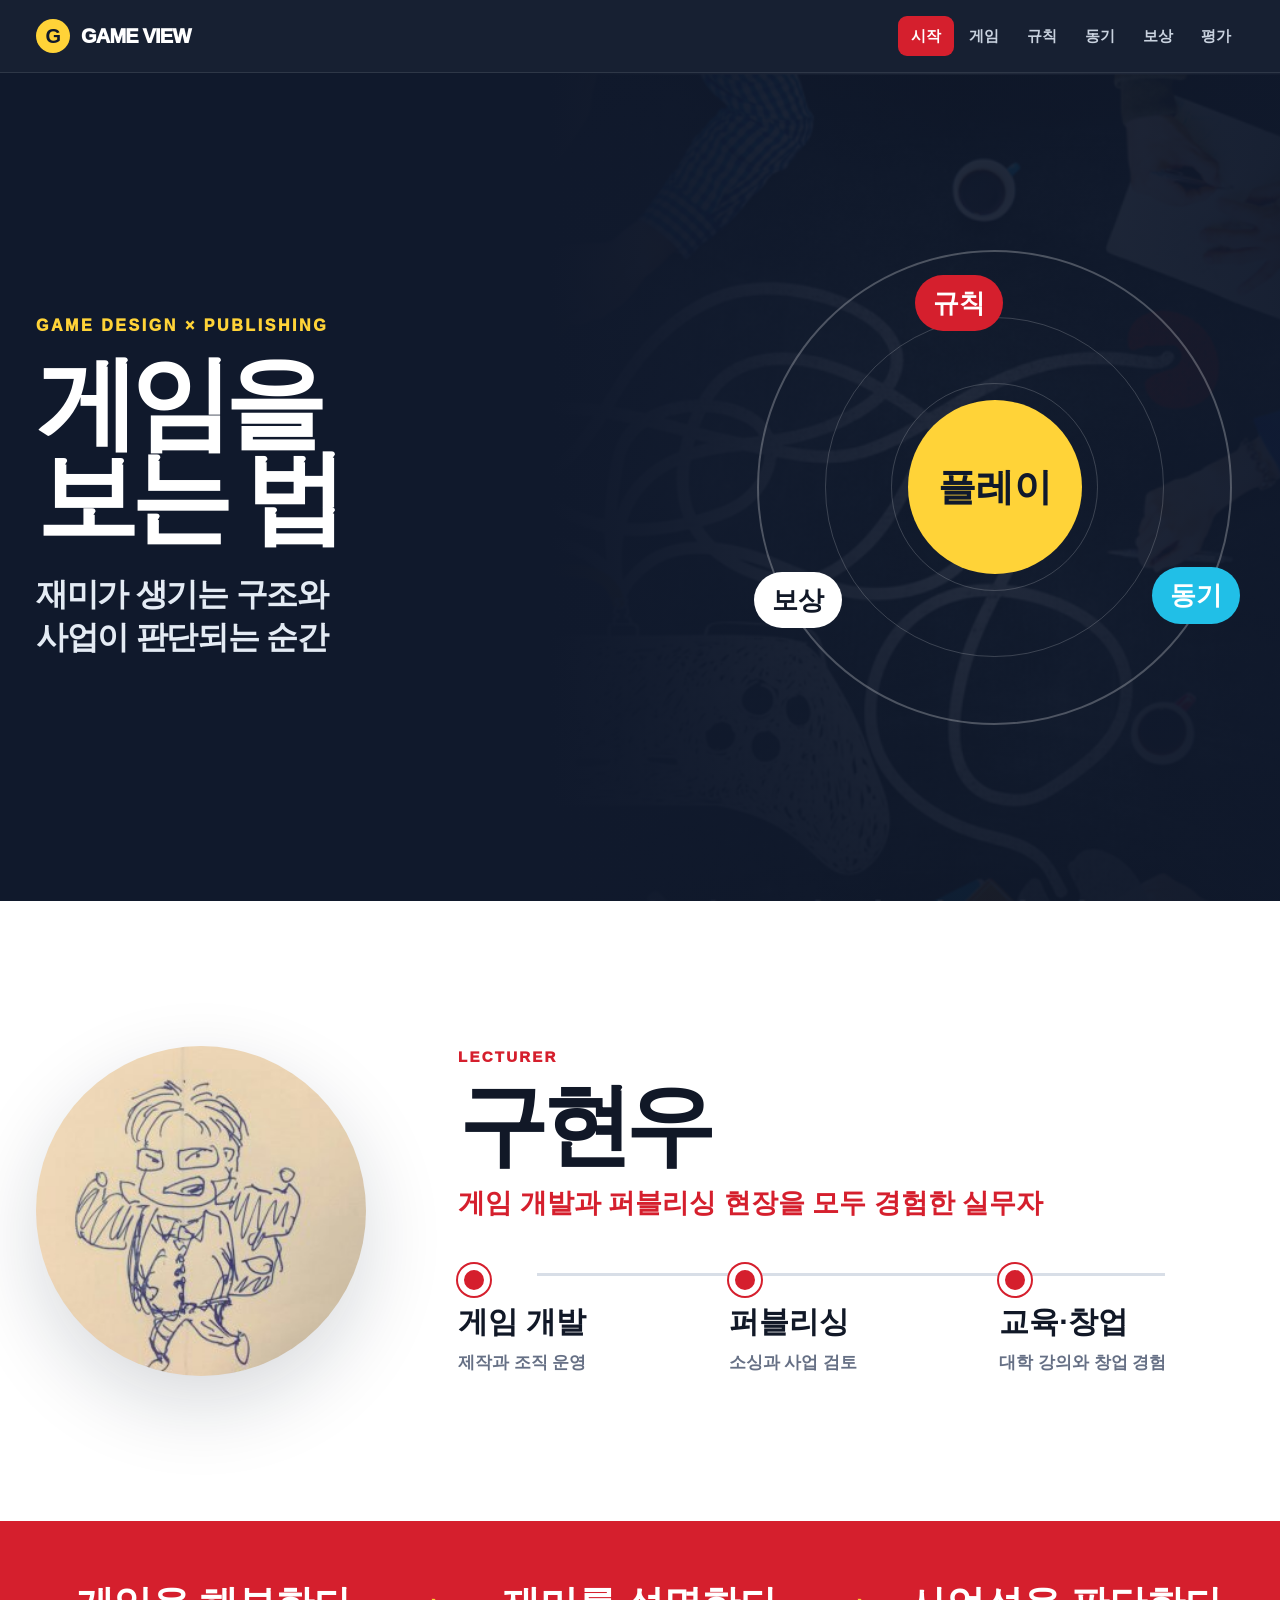
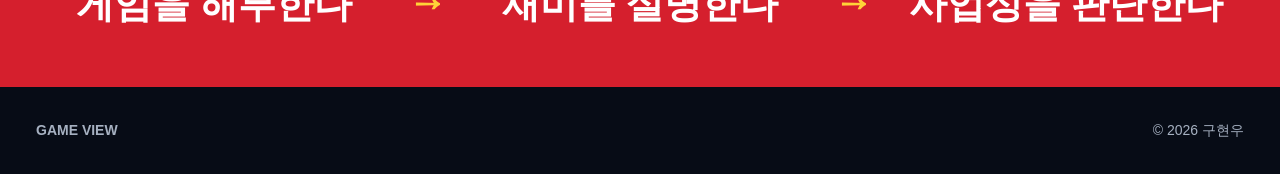
==== commit 7af9a205: "강의 웹페이지 시각 흐름과 평가 구조 개선" ====
--- a/index.html
+++ b/index.html
@@ -1,66 +1,12 @@
 <!doctype html>
-<html lang="ko">
-<head>
-  <meta charset="utf-8">
-  <meta name="viewport" content="width=device-width,initial-scale=1">
-  <meta name="description" content="게임 개발 지망생을 위한 게임 구조와 퍼블리싱 평가 강의">
-  <title>게임을 보는 법 | GAME VIEW</title>
-  <link rel="icon" href="assets/favicon.svg" type="image/svg+xml">
-  <link rel="stylesheet" href="styles.css">
-</head>
+<html lang="ko"><head><meta charset="utf-8"><meta name="viewport" content="width=device-width,initial-scale=1"><meta name="description" content="게임 개발 지망생을 위한 게임 구조와 퍼블리싱 평가 강의"><title>게임을 보는 법 | GAME VIEW</title><link rel="icon" href="assets/favicon.svg" type="image/svg+xml"><link rel="stylesheet" href="styles.css"></head>
 <body>
   <a class="skip" href="#main">본문 바로가기</a>
-  <header class="topbar">
-    <nav class="nav" aria-label="주요 메뉴">
-      <a class="logo" href="index.html"><b>G</b><span>GAME VIEW</span></a>
-      <div class="menu">
-        <a href="index.html" aria-current="page">시작</a>
-        <a href="game.html">게임</a>
-        <a href="rule.html">규칙</a>
-        <a href="motivation.html">동기</a>
-        <a href="reward.html">보상</a>
-        <a href="evaluation.html">평가</a>
-      </div>
-    </nav>
-  </header>
-
+  <header class="topbar"><nav class="nav" aria-label="주요 메뉴"><a class="logo" href="index.html"><b>G</b><span>GAME VIEW</span></a><div class="menu"><a href="index.html" aria-current="page">시작</a><a href="game.html">게임</a><a href="rule.html">규칙</a><a href="motivation.html">동기</a><a href="reward.html">보상</a><a href="evaluation.html">평가</a></div></nav></header>
   <main id="main">
-    <section class="cover">
-      <div class="cover-inner">
-        <div>
-          <p class="eyebrow">GAME DESIGN × PUBLISHING</p>
-          <h1>게임을<br>보는 법</h1>
-          <p class="cover-lede">플레이어를 움직이는 구조와<br>회사가 확인하는 가능성</p>
-        </div>
-        <div class="cover-visual" aria-label="규칙, 동기, 보상의 순환 구조">
-          <div class="orbit">
-            <div class="orbit-center">플레이</div>
-            <span class="orbit-word rule">규칙</span>
-            <span class="orbit-word motive">동기</span>
-            <span class="orbit-word reward">보상</span>
-          </div>
-        </div>
-      </div>
-    </section>
-
-    <section class="speaker">
-      <div class="speaker-inner">
-        <img class="speaker-photo" src="assets/speaker.jpg" alt="강의자 구현우 캐릭터">
-        <div>
-          <p class="kicker">LECTURER</p>
-          <h2>구현우</h2>
-          <p class="speaker-role">게임 개발과 퍼블리싱 현장을 모두 경험한 실무자</p>
-          <div class="career-line" aria-label="강의자 경험 분야">
-            <div><strong>개발</strong><span>게임 제작과 조직 운영</span></div>
-            <div><strong>사업</strong><span>소싱과 퍼블리싱 검토</span></div>
-            <div><strong>교육</strong><span>대학 강의와 창업 경험</span></div>
-          </div>
-        </div>
-      </div>
-    </section>
+    <section class="cover"><div class="cover-inner"><div><p class="eyebrow">GAME DESIGN × PUBLISHING</p><h1>게임을<br>보는 법</h1><p class="cover-lede">재미가 생기는 구조와<br>사업이 판단되는 순간</p></div><div class="cover-visual" aria-label="규칙, 동기, 보상의 순환"><div class="core-orbit"><div class="core-center">플레이</div><span class="core-tag rule">규칙</span><span class="core-tag motive">동기</span><span class="core-tag reward">보상</span></div></div></div></section>
+    <section class="profile"><div class="profile-inner"><img class="profile-photo reveal" src="assets/speaker.jpg" alt="강의자 구현우 캐릭터"><div class="reveal"><p class="kicker">LECTURER</p><h2>구현우</h2><p class="profile-role">게임 개발과 퍼블리싱 현장을 모두 경험한 실무자</p><div class="profile-track" aria-label="강의자 경험 분야"><div><strong>게임 개발</strong><span>제작과 조직 운영</span></div><div><strong>퍼블리싱</strong><span>소싱과 사업 검토</span></div><div><strong>교육·창업</strong><span>대학 강의와 창업 경험</span></div></div></div></div></section>
+    <section class="lecture-path" aria-label="강의 흐름"><div class="lecture-path-inner"><strong>게임을 해부한다</strong><span>→</span><strong>재미를 설명한다</strong><span>→</span><strong>사업성을 판단한다</strong></div></section>
   </main>
-
-  <footer class="footer"><div class="footer-inner"><strong>GAME VIEW</strong><span>© <span data-year></span> 구현우</span></div></footer>
-  <script src="site.js"></script>
-</body>
-</html>
+  <footer class="footer"><div class="footer-inner"><strong>GAME VIEW</strong><span>© <span data-year></span> 구현우</span></div></footer><script src="site.js"></script>
+</body></html>
--- a/styles.css
+++ b/styles.css
@@ -1,92 +1,66 @@
-:root {
-  --ink:#101828;
-  --navy:#111a2e;
-  --red:#d31d2b;
-  --yellow:#ffd43b;
-  --cyan:#20bde6;
-  --paper:#f5f2ec;
-  --white:#fff;
-  --muted:#5c6678;
-  --line:#dce1e8;
-  --content:min(1240px,calc(100vw - 72px));
+:root{
+  --ink:#111827;--navy:#10192c;--navy2:#18253e;--red:#d51f2d;--yellow:#ffd338;
+  --cyan:#21bfe7;--cream:#f3f0e9;--white:#fff;--muted:#667085;--line:#d8dee7;
+  --content:min(1220px,calc(100vw - 72px));--shadow:0 28px 80px rgba(13,24,42,.16)
 }
+*{box-sizing:border-box}html{scroll-behavior:smooth;overflow-x:hidden}
+body{margin:0;overflow-x:hidden;color:var(--ink);background:var(--cream);font-family:"Pretendard","Noto Sans KR","Malgun Gothic",sans-serif;font-size:20px;line-height:1.5;word-break:keep-all}
+img{display:block;max-width:100%}a{color:inherit;text-decoration:none}button{font:inherit}h1,h2,h3,p,figure{margin-top:0}.skip{position:absolute;left:-9999px}.skip:focus{left:16px;top:16px;z-index:999;padding:12px 16px;background:#fff}
 
-*{box-sizing:border-box}
-html{scroll-behavior:smooth;overflow-x:hidden}
-body{margin:0;overflow-x:hidden;color:var(--ink);background:var(--paper);font-family:"Pretendard","Noto Sans KR","Malgun Gothic",sans-serif;font-size:20px;line-height:1.5;word-break:keep-all}
-img{display:block;max-width:100%}
-a{color:inherit;text-decoration:none}
-.skip{position:absolute;left:-9999px}.skip:focus{left:16px;top:16px;z-index:999;padding:12px 16px;background:#fff}
+.topbar{position:sticky;top:0;z-index:90;background:rgba(16,25,44,.97);border-bottom:1px solid rgba(255,255,255,.1);backdrop-filter:blur(14px)}
+.nav{width:var(--content);height:72px;margin:auto;display:flex;align-items:center;justify-content:space-between;gap:22px;color:#fff}.logo{display:flex;align-items:center;gap:11px;font-weight:950;letter-spacing:-.04em}.logo b{width:34px;height:34px;display:grid;place-items:center;color:var(--navy);background:var(--yellow);border-radius:50%}.menu{display:flex;gap:2px;overflow:auto;white-space:nowrap;scrollbar-width:none}.menu a{padding:9px 13px;color:#c9d2df;font-size:15px;font-weight:850;border-radius:9px}.menu a[aria-current="page"]{color:#fff;background:var(--red)}
 
-.topbar{position:sticky;top:0;z-index:50;background:rgba(17,26,46,.96);border-bottom:1px solid rgba(255,255,255,.12);backdrop-filter:blur(12px)}
-.nav{width:var(--content);height:76px;margin:auto;display:flex;align-items:center;justify-content:space-between;gap:24px;color:#fff}
-.logo{display:flex;align-items:center;gap:11px;font-weight:950;letter-spacing:-.04em}
-.logo b{width:34px;height:34px;display:grid;place-items:center;color:var(--navy);background:var(--yellow);border-radius:50%}
-.menu{display:flex;align-items:center;gap:4px;overflow:auto;white-space:nowrap;scrollbar-width:none}
-.menu a{padding:10px 13px;color:#cbd3df;font-size:15px;font-weight:850;border-radius:10px}
-.menu a[aria-current="page"]{color:#fff;background:var(--red)}
+.cover{min-height:calc(100vh - 72px);position:relative;isolation:isolate;display:grid;place-items:center;color:#fff;background:var(--navy)}.cover::before{content:"";position:absolute;inset:0;z-index:-2;background:url("assets/lecture/image19.png") center/cover no-repeat;opacity:.28}.cover::after{content:"";position:absolute;inset:0;z-index:-1;background:linear-gradient(90deg,var(--navy) 0 43%,rgba(16,25,44,.72) 75%,rgba(16,25,44,.88))}.cover-inner{width:var(--content);padding:78px 0;display:grid;grid-template-columns:1fr .78fr;gap:70px;align-items:center}.eyebrow{margin:0 0 18px;color:var(--yellow);font-size:16px;font-weight:950;letter-spacing:.16em}.cover h1{margin:0 0 28px;font-size:clamp(64px,8vw,116px);line-height:.92;letter-spacing:-.08em}.cover-lede{margin:0;color:#e4ebf4;font-size:clamp(25px,2.5vw,36px);font-weight:760;line-height:1.36;letter-spacing:-.04em}
+.core-orbit{width:min(475px,39vw);aspect-ratio:1;position:relative;display:grid;place-items:center;margin:auto;border:2px solid rgba(255,255,255,.25);border-radius:50%;animation:orbitPulse 5s ease-in-out infinite}.core-orbit::before,.core-orbit::after{content:"";position:absolute;border:1px solid rgba(255,255,255,.18);border-radius:50%}.core-orbit::before{inset:14%}.core-orbit::after{inset:28%}.core-center{z-index:2;width:37%;aspect-ratio:1;display:grid;place-items:center;text-align:center;color:var(--navy);background:var(--yellow);border-radius:50%;font-size:clamp(24px,3vw,43px);font-weight:950;line-height:1.05}.core-tag{position:absolute;z-index:3;padding:9px 18px;border-radius:999px;font-size:clamp(19px,2vw,27px);font-weight:950}.core-tag.rule{top:5%;left:33%;background:var(--red)}.core-tag.motive{right:-2%;bottom:21%;background:var(--cyan)}.core-tag.reward{left:-1%;bottom:20%;color:var(--ink);background:#fff}@keyframes orbitPulse{50%{transform:scale(1.025)}}
 
-.cover{min-height:calc(100vh - 76px);display:grid;place-items:center;color:#fff;background:linear-gradient(110deg,rgba(17,26,46,.98) 0 45%,rgba(17,26,46,.62)),url("assets/lecture/image19.png") center/cover no-repeat}
-.cover-inner{width:var(--content);padding:88px 0;display:grid;grid-template-columns:1fr .76fr;gap:70px;align-items:center}
-.eyebrow{margin:0 0 18px;color:var(--yellow);font-size:16px;font-weight:950;letter-spacing:.16em}
-h1,h2,h3,p{margin-top:0}
-h1{margin-bottom:26px;font-size:clamp(58px,8vw,112px);line-height:.94;letter-spacing:-.075em}
-.cover-lede{max-width:680px;margin:0;color:#e3e9f2;font-size:clamp(25px,2.5vw,36px);font-weight:750;line-height:1.38;letter-spacing:-.035em}
-.cover-visual{display:grid;gap:18px;justify-items:center}
-.orbit{width:min(470px,40vw);aspect-ratio:1;position:relative;display:grid;place-items:center;border:2px solid rgba(255,255,255,.3);border-radius:50%}
-.orbit::before,.orbit::after{content:"";position:absolute;border:2px solid rgba(255,255,255,.18);border-radius:50%}.orbit::before{inset:12%}.orbit::after{inset:26%}
-.orbit-center{z-index:2;width:38%;aspect-ratio:1;display:grid;place-items:center;text-align:center;color:var(--navy);background:var(--yellow);border-radius:50%;font-size:clamp(24px,3vw,42px);font-weight:950;line-height:1.05}
-.orbit-word{position:absolute;z-index:2;padding:10px 18px;color:#fff;background:var(--red);border-radius:999px;font-size:clamp(18px,2vw,27px);font-weight:950}.orbit-word.rule{top:4%;left:32%}.orbit-word.motive{right:-3%;bottom:22%;background:var(--cyan)}.orbit-word.reward{left:-1%;bottom:20%;background:#fff;color:var(--ink)}
+.profile{background:#fff}.profile-inner{width:var(--content);min-height:620px;margin:auto;padding:92px 0;display:grid;grid-template-columns:340px 1fr;gap:82px;align-items:center}.profile-photo{width:330px;aspect-ratio:1;object-fit:cover;border-radius:50%;background:#f3e1bf;box-shadow:var(--shadow)}.kicker{margin:0 0 12px;color:var(--red);font-size:15px;font-weight:950;letter-spacing:.15em}.profile h2{margin:0 0 12px;font-size:clamp(58px,7vw,92px);line-height:1;letter-spacing:-.07em}.profile-role{margin:0 0 34px;color:var(--red);font-size:27px;font-weight:900}.profile-track{position:relative;display:grid;grid-template-columns:repeat(3,1fr);gap:26px}.profile-track::before{content:"";position:absolute;left:10%;right:10%;top:16px;height:3px;background:var(--line)}.profile-track div{position:relative;padding-top:42px}.profile-track div::before{content:"";position:absolute;top:7px;left:0;width:20px;height:20px;background:var(--red);border:6px solid #fff;border-radius:50%;box-shadow:0 0 0 2px var(--red)}.profile-track strong{display:block;font-size:30px}.profile-track span{display:block;margin-top:6px;color:var(--muted);font-size:17px;font-weight:750}
+.lecture-path{padding:54px 0;color:#fff;background:var(--red)}.lecture-path-inner{width:var(--content);margin:auto;display:grid;grid-template-columns:1fr 70px 1fr 70px 1fr;align-items:center}.lecture-path strong{text-align:center;font-size:clamp(25px,3vw,40px)}.lecture-path span{text-align:center;color:var(--yellow);font-size:38px;font-weight:950}
 
-.speaker{background:#fff}.speaker-inner{width:var(--content);min-height:650px;margin:auto;padding:96px 0;display:grid;grid-template-columns:350px 1fr;gap:78px;align-items:center}
-.speaker-photo{width:340px;aspect-ratio:1;object-fit:cover;border-radius:50%;background:#f0dfbe;box-shadow:0 24px 70px rgba(16,24,40,.16)}
-.kicker{margin:0 0 12px;color:var(--red);font-size:15px;font-weight:950;letter-spacing:.15em}
-.speaker h2{margin:0 0 14px;font-size:clamp(54px,7vw,92px);line-height:1;letter-spacing:-.065em}
-.speaker-role{margin:0 0 34px;color:var(--red);font-size:27px;font-weight:900}
-.career-line{display:grid;grid-template-columns:repeat(3,1fr);gap:1px;background:var(--line);border:1px solid var(--line)}
-.career-line div{padding:25px 22px;background:#fff}.career-line strong{display:block;font-size:40px;line-height:1}.career-line span{display:block;margin-top:9px;color:var(--muted);font-size:16px;font-weight:800}
+.chapter-hero{min-height:580px;display:grid;place-items:center;color:#fff;background:var(--navy)}.chapter-hero-inner{width:var(--content);padding:80px 0;display:grid;grid-template-columns:.9fr 1.1fr;gap:70px;align-items:center}.chapter-hero h1{margin:0;font-size:clamp(66px,8vw,110px);line-height:.95;letter-spacing:-.075em}.chapter-hero .hero-copy{margin:0;color:#e0e7f1;font-size:clamp(25px,2.5vw,35px);font-weight:760;line-height:1.42}.chapter-hero .hero-copy strong{color:var(--yellow)}.chapter-hero-art{height:390px;display:grid;place-items:center;overflow:hidden;background:#fff}.chapter-hero-art img{width:100%;height:100%;object-fit:contain}.chapter-hero-art.photo img{object-fit:cover}.chapter-hero.rule-hero .chapter-hero-art{background:#1c1c1c}
 
-.page-head{padding:86px 0 72px;color:#fff;background:var(--navy)}
-.page-head-inner{width:var(--content);margin:auto;display:grid;grid-template-columns:.82fr 1.18fr;gap:70px;align-items:end}
-.page-head h1{font-size:clamp(58px,7vw,98px);margin:0}.page-head p{margin:0;color:#d7deea;font-size:clamp(24px,2.4vw,34px);font-weight:700;line-height:1.4}
-.page-head strong{color:var(--yellow)}
+.scene{padding:110px 0;background:var(--cream)}.scene.white{background:#fff}.scene.dark{color:#fff;background:var(--navy)}.scene.red{color:#fff;background:var(--red)}.inner{width:var(--content);margin:auto}.claim{display:grid;grid-template-columns:.92fr 1.08fr;gap:64px;align-items:end;margin-bottom:52px}.claim h2{margin:0;font-size:clamp(46px,5.8vw,78px);line-height:1.02;letter-spacing:-.065em}.claim p{margin:0;color:var(--muted);font-size:clamp(22px,2.3vw,30px);font-weight:720;line-height:1.48}.dark .claim p,.red .claim p{color:rgba(255,255,255,.78)}
 
-.chapter{padding:100px 0}.chapter.white{background:#fff}.chapter.dark{color:#fff;background:var(--navy)}.chapter.red{color:#fff;background:var(--red)}
-.inner{width:var(--content);margin:auto}
-.section-title{margin-bottom:46px;display:grid;grid-template-columns:.9fr 1.1fr;gap:60px;align-items:end}
-.section-title h2{margin:0;font-size:clamp(42px,5.5vw,76px);line-height:1.03;letter-spacing:-.06em}
-.section-title p{margin:0;color:var(--muted);font-size:clamp(22px,2.2vw,29px);font-weight:720;line-height:1.45}
-.dark .section-title p,.red .section-title p{color:rgba(255,255,255,.78)}
+.desire-loop{position:relative;max-width:1050px;margin:15px auto 0;display:grid;grid-template-columns:repeat(3,1fr);gap:120px;align-items:center}.desire-loop::before{content:"";position:absolute;left:13%;right:13%;top:50%;height:5px;background:linear-gradient(90deg,var(--red),var(--yellow),var(--cyan));transform:translateY(-50%)}.desire-node{position:relative;z-index:2;aspect-ratio:1;display:grid;place-items:center;text-align:center;background:#fff;border:7px solid var(--navy);border-radius:50%;box-shadow:var(--shadow)}.desire-node:nth-child(2){color:var(--navy);background:var(--yellow);animation:nodePulse 2.8s ease-in-out infinite}.desire-node strong{font-size:clamp(29px,3vw,44px);line-height:1.05}.desire-node small{display:block;margin-top:8px;color:var(--muted);font-size:19px;font-weight:800}@keyframes nodePulse{50%{transform:scale(1.055)}}
 
-.hero-pair{display:grid;grid-template-columns:1.15fr .85fr;gap:22px;align-items:stretch}.hero-pair figure{margin:0;min-width:0;padding:20px;background:#fff;border:1px solid var(--line)}.hero-pair img{width:100%;height:100%;max-height:560px;object-fit:contain}.hero-pair figure:first-child{border-top:10px solid var(--red)}
-.wide-image{margin:0;padding:24px;background:#fff;border:1px solid var(--line);box-shadow:0 18px 55px rgba(16,24,40,.08)}.wide-image img{width:100%;max-height:720px;object-fit:contain}
-.visual-grid{display:grid;grid-template-columns:repeat(2,minmax(0,1fr));gap:22px}.visual-grid.three{grid-template-columns:repeat(3,minmax(0,1fr))}
-.visual-card{margin:0;display:flex;flex-direction:column;background:#fff;border:1px solid var(--line);overflow:hidden}.visual-card img{width:100%;height:340px;object-fit:contain;background:#fff}.visual-card figcaption{padding:18px 20px;border-top:1px solid var(--line);font-size:22px;font-weight:900;line-height:1.3}.dark .visual-card{color:var(--ink)}
+.full-visual{margin:0;padding:22px;background:#fff;box-shadow:var(--shadow)}.full-visual img{width:100%;max-height:720px;object-fit:contain}.full-visual figcaption{padding:18px 4px 2px;font-size:23px;font-weight:900}.dark .full-visual{color:var(--ink)}
+.focus-frame{position:relative;margin:0;background:#fff;box-shadow:var(--shadow)}.focus-frame img{width:100%;max-height:760px;object-fit:contain}.focus-label{position:absolute;left:26px;bottom:24px;padding:12px 18px;color:#fff;background:rgba(16,25,44,.9);font-size:20px;font-weight:900}
 
-.triptych{display:grid;grid-template-columns:repeat(3,1fr);gap:0;border:1px solid rgba(255,255,255,.25)}
-.triptych div{min-height:250px;padding:34px;display:flex;flex-direction:column;justify-content:space-between;border-right:1px solid rgba(255,255,255,.25)}.triptych div:last-child{border:0}.triptych span{color:var(--yellow);font-size:15px;font-weight:950;letter-spacing:.12em}.triptych strong{font-size:clamp(44px,5vw,68px);line-height:1}.triptych small{font-size:20px;color:#d3dae6}
+.sequence-player{position:relative;min-height:620px;overflow:hidden;background:#fff;box-shadow:var(--shadow)}.seq-frame{position:absolute;inset:0;padding:28px;display:grid;grid-template-rows:1fr auto;opacity:0;transform:translateX(36px);transition:opacity .65s ease,transform .65s ease;pointer-events:none}.seq-frame.active{opacity:1;transform:none}.seq-frame img{width:100%;height:500px;object-fit:contain}.seq-caption{padding-top:18px;display:flex;align-items:center;justify-content:space-between;gap:20px;color:var(--ink);font-size:24px;font-weight:920}.seq-caption b{color:var(--red);font-size:16px;letter-spacing:.1em}.seq-dots{position:absolute;right:24px;top:24px;z-index:5;display:flex;gap:8px}.seq-dots button{width:12px;height:12px;padding:0;border:0;border-radius:50%;background:#c7cfda;cursor:pointer}.seq-dots button.active{width:34px;border-radius:99px;background:var(--red)}.dark .sequence-player{color:var(--ink)}
 
-.story-strip{display:grid;grid-template-columns:repeat(4,minmax(0,1fr));gap:16px}.story-strip.three{grid-template-columns:repeat(3,minmax(0,1fr))}.story-step{margin:0;position:relative;min-width:0;background:#fff;border:1px solid var(--line)}.story-step::before{content:attr(data-step);position:absolute;top:12px;left:12px;z-index:2;width:40px;height:40px;display:grid;place-items:center;color:#fff;background:var(--red);border-radius:50%;font-size:17px;font-weight:950}.story-step img{width:100%;height:300px;object-fit:contain}.story-step figcaption{padding:15px 18px;border-top:1px solid var(--line);font-size:20px;font-weight:900}.dark .story-step{color:var(--ink)}
+.logo-strip{display:grid;grid-template-columns:repeat(3,1fr);gap:20px}.logo-strip figure{margin:0;height:250px;padding:22px;display:grid;place-items:center;background:#fff}.logo-strip img{width:100%;height:100%;object-fit:contain}
+.rule-blueprint{display:grid;grid-template-columns:repeat(4,1fr);border:1px solid rgba(255,255,255,.25)}.rule-part{position:relative;min-height:260px;padding:32px;display:flex;flex-direction:column;justify-content:space-between;border-right:1px solid rgba(255,255,255,.25)}.rule-part:last-child{border:0}.rule-part b{color:var(--yellow);font-size:16px;letter-spacing:.12em}.rule-part strong{font-size:34px;line-height:1.12}.rule-part small{color:#cdd6e4;font-size:18px}.rule-part:not(:last-child)::after{content:"→";position:absolute;right:-20px;top:44%;z-index:2;color:var(--yellow);font-size:36px;font-weight:950}
 
-.brand-row{display:grid;grid-template-columns:repeat(3,1fr);gap:18px}.brand-row figure{margin:0;padding:18px;background:#fff}.brand-row img{width:100%;height:240px;object-fit:contain}
-.statement{padding:92px 0;text-align:center}.statement p{width:var(--content);margin:auto;font-size:clamp(40px,6vw,82px);font-weight:950;line-height:1.12;letter-spacing:-.06em}.statement em{color:var(--yellow);font-style:normal}
-.statement.dark{color:#fff;background:var(--navy)}.statement.red{color:#fff;background:var(--red)}
+.number-stage{min-height:560px;padding:46px;display:grid;grid-template-columns:1fr .9fr;gap:50px;align-items:center;color:#fff;background:var(--navy);box-shadow:var(--shadow)}.number-screen{text-align:center}.number-value{display:block;font-size:clamp(130px,18vw,260px);font-weight:950;line-height:.85;letter-spacing:-.08em}.number-operation{margin-top:28px;color:var(--yellow);font-size:31px;font-weight:900}.number-history{display:flex;justify-content:center;gap:11px;margin-top:28px}.number-history span{width:54px;height:54px;display:grid;place-items:center;background:#263650;border-radius:50%;font-size:19px;font-weight:900}.number-message{padding:34px;border-left:1px solid rgba(255,255,255,.25)}.number-message b{display:block;color:var(--cyan);font-size:17px;letter-spacing:.12em}.number-message strong{display:block;margin-top:30px;font-size:clamp(34px,4vw,56px);line-height:1.13}.number-message p{margin:20px 0 0;color:#cdd6e4;font-size:21px}
 
-.reward-compare{display:grid;grid-template-columns:1fr 1fr;gap:22px}.reward-side{padding:28px;background:#fff;border-top:10px solid var(--red)}.reward-side:last-child{color:#fff;background:var(--navy);border-color:var(--cyan)}.reward-side h3{margin:0 0 20px;font-size:clamp(34px,4vw,55px)}.reward-side img{width:100%;height:440px;object-fit:contain;background:#fff}.reward-side ul{margin:20px 0 0;padding:0;display:flex;gap:10px;flex-wrap:wrap;list-style:none}.reward-side li{padding:8px 13px;background:#eef1f5;border-radius:999px;font-size:18px;font-weight:850}.reward-side:last-child li{background:#202c43}
+.motive-orbit{position:relative;max-width:840px;aspect-ratio:1;margin:auto;border:2px solid var(--line);border-radius:50%}.motive-orbit::before,.motive-orbit::after{content:"";position:absolute;inset:16%;border:2px solid var(--line);border-radius:50%}.motive-orbit::after{inset:33%}.motive-center{position:absolute;inset:35%;z-index:2;display:grid;place-items:center;text-align:center;color:#fff;background:var(--red);border-radius:50%;font-size:29px;font-weight:950}.motive-node{position:absolute;z-index:3;width:210px;min-height:110px;padding:20px;display:grid;place-items:center;text-align:center;color:#fff;background:var(--navy);border-radius:999px;font-size:25px;font-weight:950}.motive-node small{display:block;color:#cbd5e1;font-size:16px}.motive-node.competence{left:calc(50% - 105px);top:3%}.motive-node.autonomy{right:2%;bottom:18%;background:var(--cyan)}.motive-node.relatedness{left:2%;bottom:18%;background:#6f48c9}
 
-.criteria-orbit{position:relative;max-width:820px;aspect-ratio:1;margin:0 auto}.criteria-orbit svg{width:100%;height:100%}.criteria-orbit .ring{fill:none;stroke:#ccd4df;stroke-width:2}.criteria-orbit .axis{stroke:#ccd4df;stroke-width:2}.criteria-orbit .area{fill:rgba(211,29,43,.16);stroke:var(--red);stroke-width:5}.criteria-orbit text{fill:var(--ink);font-family:inherit;font-size:21px;font-weight:900}.criteria-orbit .center{fill:var(--navy)}.criteria-orbit .center-text{fill:#fff;font-size:24px}
-.four-questions{display:grid;grid-template-columns:repeat(4,1fr);border:1px solid var(--line)}.question{min-height:300px;padding:34px;background:#fff;border-right:1px solid var(--line)}.question:last-child{border:0}.question b{display:block;color:var(--red);font-size:52px}.question h3{margin:42px 0 14px;font-size:32px}.question p{margin:0;color:var(--muted);font-size:18px}
-.observe-flow{display:grid;grid-template-columns:repeat(5,1fr);gap:12px}.observe-step{min-height:230px;padding:28px 22px;color:#fff;background:#19243a}.observe-step:nth-child(even){background:#27364f}.observe-step:last-child{background:var(--red)}.observe-step span{color:var(--yellow);font-size:14px;font-weight:950;letter-spacing:.12em}.observe-step strong{display:block;margin-top:54px;font-size:27px;line-height:1.2}.observe-step small{display:block;margin-top:10px;color:rgba(255,255,255,.7);font-size:16px}
-.good-game{position:relative;max-width:900px;min-height:650px;margin:auto}.good-center{position:absolute;inset:35%;display:grid;place-items:center;text-align:center;color:#fff;background:var(--red);border-radius:50%;font-size:30px;font-weight:950}.good-node{position:absolute;width:220px;min-height:110px;padding:20px;display:grid;place-items:center;text-align:center;background:#fff;border:3px solid var(--navy);border-radius:999px;font-size:22px;font-weight:900}.good-node::after{content:"";position:absolute;width:110px;height:3px;background:var(--navy);transform-origin:left center}.good-node.n1{left:0;top:12%}.good-node.n1::after{right:-105px;bottom:10px;transform:rotate(32deg)}.good-node.n2{right:0;top:12%}.good-node.n2::after{left:-105px;bottom:10px;transform:rotate(148deg)}.good-node.n3{left:0;bottom:12%}.good-node.n3::after{right:-105px;top:10px;transform:rotate(-32deg)}.good-node.n4{right:0;bottom:12%}.good-node.n4::after{left:-105px;top:10px;transform:rotate(212deg)}.good-node.n5{left:calc(50% - 110px);top:0}.good-node.n5::after{left:50%;bottom:-78px;width:78px;transform:rotate(90deg)}
+.reward-split{display:grid;grid-template-columns:1fr 1fr;gap:24px}.reward-half{min-height:610px;padding:34px;background:#fff;border-top:10px solid var(--red)}.reward-half.dark-half{color:#fff;background:var(--navy);border-color:var(--cyan)}.reward-half h3{margin:0 0 24px;font-size:clamp(39px,4.8vw,62px)}.reward-half img{width:100%;height:390px;object-fit:contain;background:#fff}.reward-tags{display:flex;flex-wrap:wrap;gap:10px;margin-top:22px}.reward-tags span{padding:8px 13px;background:#edf0f4;border-radius:999px;font-size:18px;font-weight:850}.dark-half .reward-tags span{background:#24334f}
+.reward-loop{position:relative;display:grid;grid-template-columns:repeat(4,1fr);gap:70px;align-items:center}.reward-loop::before{content:"";position:absolute;left:10%;right:10%;top:50%;height:5px;background:linear-gradient(90deg,var(--yellow),var(--cyan));transform:translateY(-50%)}.reward-step{position:relative;z-index:2;aspect-ratio:1;display:grid;place-items:center;text-align:center;color:var(--navy);background:#fff;border-radius:50%;font-size:clamp(25px,3vw,38px);font-weight:950}.reward-step:last-child{color:var(--navy);background:var(--yellow);animation:nodePulse 2.8s ease-in-out infinite}
+.example-ribbon{display:grid;grid-template-columns:1fr 1fr 1fr;gap:22px}.example-ribbon figure{margin:0;background:#fff;overflow:hidden}.example-ribbon img{width:100%;height:340px;object-fit:contain}.example-ribbon figcaption{padding:19px 20px;font-size:22px;font-weight:900}
 
-.footer{padding:34px 0;color:#9eabbd;background:#070c16}.footer-inner{width:var(--content);margin:auto;display:flex;justify-content:space-between;gap:20px;font-size:14px}
+.review-flow{display:grid;grid-template-columns:1fr 90px 1fr 90px 1fr;align-items:center}.review-stage{min-height:370px;padding:36px;display:flex;flex-direction:column;justify-content:space-between;color:#fff;background:var(--navy)}.review-stage:nth-of-type(2){background:var(--red)}.review-stage:nth-of-type(3){color:var(--navy);background:var(--yellow)}.review-stage b{font-size:16px;letter-spacing:.14em}.review-stage strong{font-size:clamp(35px,4vw,54px);line-height:1.05}.review-stage small{font-size:19px;opacity:.8}.review-arrow{text-align:center;color:var(--red);font-size:58px;font-weight:950}
+.criteria-map{max-width:1000px;margin:auto}.criteria-map svg{width:100%;height:auto}.criteria-map .link{stroke:#b7c0cd;stroke-width:4}.criteria-map .hub{fill:var(--red)}.criteria-map .node{fill:#fff;stroke:var(--navy);stroke-width:4}.criteria-map text{font-family:inherit;font-weight:900;fill:var(--ink);font-size:22px}.criteria-map .hub-text{fill:#fff;font-size:26px}.criteria-map .sub{fill:var(--muted);font-size:17px;font-weight:700}.criteria-mobile{display:none}
+.business-gates{display:grid;grid-template-columns:repeat(4,1fr);border:1px solid rgba(255,255,255,.25)}.business-gate{min-height:300px;padding:34px;display:flex;flex-direction:column;justify-content:space-between;border-right:1px solid rgba(255,255,255,.25)}.business-gate:last-child{border:0}.business-gate b{color:var(--yellow);font-size:54px;line-height:1}.business-gate strong{font-size:31px}.business-gate small{color:#cbd5e1;font-size:17px}
+.evidence-cases{display:grid;gap:18px}.evidence-case{display:grid;grid-template-columns:.8fr 70px 1fr 70px 1fr;align-items:center;min-height:150px;padding:24px 28px;background:#fff;border-left:10px solid var(--red);box-shadow:0 12px 40px rgba(16,25,44,.07)}.evidence-case strong{font-size:24px}.evidence-case span{color:var(--red);text-align:center;font-size:34px;font-weight:950}.evidence-case p{margin:0;color:var(--muted);font-size:20px;font-weight:760}
+.pitch-pack{display:grid;grid-template-columns:repeat(6,1fr);gap:12px}.pitch-item{min-height:190px;padding:24px 18px;display:flex;flex-direction:column;justify-content:space-between;background:#fff;border-top:7px solid var(--red)}.pitch-item b{color:var(--red);font-size:14px;letter-spacing:.1em}.pitch-item strong{font-size:27px}.pitch-item small{color:var(--muted);font-size:15px}
+
+.big-close{padding:100px 0;text-align:center;color:#fff;background:var(--red)}.big-close p{width:var(--content);margin:0 auto;font-size:clamp(45px,6.3vw,86px);font-weight:950;line-height:1.1;letter-spacing:-.065em}.big-close em{color:var(--yellow);font-style:normal}.footer{padding:33px 0;color:#a6b1c1;background:#070c16}.footer-inner{width:var(--content);margin:auto;display:flex;justify-content:space-between;gap:20px;font-size:14px}
+.reveal{opacity:0;transform:translateY(28px);transition:opacity .7s ease,transform .7s ease}.reveal.visible{opacity:1;transform:none}
 
 @media(max-width:980px){
-  :root{--content:min(100% - 36px,820px)}
-  .cover-inner,.page-head-inner,.speaker-inner,.section-title{grid-template-columns:1fr}.cover-inner{padding:72px 0}.cover-visual{display:none}.speaker-inner{gap:38px}.career-line,.visual-grid.three,.story-strip,.brand-row,.four-questions,.observe-flow{grid-template-columns:repeat(2,1fr)}.four-questions .question:nth-child(2){border-right:0}.four-questions .question{border-bottom:1px solid var(--line)}.observe-step:last-child{grid-column:1/-1}.hero-pair{grid-template-columns:1fr}.hero-pair img{max-height:620px}.triptych{grid-template-columns:1fr}.triptych div{min-height:190px;border-right:0;border-bottom:1px solid rgba(255,255,255,.25)}
+  :root{--content:min(100% - 36px,820px)}.cover-inner,.chapter-hero-inner,.profile-inner,.claim{grid-template-columns:1fr}.cover-visual{display:none}.profile-inner{gap:38px}.profile-photo{width:260px}.desire-loop{gap:40px}.sequence-player{min-height:560px}.seq-frame img{height:440px}.number-stage{grid-template-columns:1fr}.number-message{border-left:0;border-top:1px solid rgba(255,255,255,.25)}.review-flow{grid-template-columns:1fr}.review-arrow{transform:rotate(90deg)}.criteria-map svg{min-width:760px}.criteria-map{overflow-x:auto}.pitch-pack{grid-template-columns:repeat(3,1fr)}.evidence-case{grid-template-columns:1fr 50px 1fr 50px 1fr}.lecture-path-inner{grid-template-columns:1fr 50px 1fr 50px 1fr}.rule-blueprint,.business-gates{grid-template-columns:repeat(2,1fr)}.rule-part:nth-child(2),.business-gate:nth-child(2){border-right:0}.rule-part:not(:last-child)::after{display:none}.example-ribbon{grid-template-columns:1fr 1fr}.example-ribbon figure:last-child{grid-column:1/-1}
 }
-
 @media(max-width:680px){
-  :root{--content:calc(100vw - 28px)}
-  body{font-size:18px}.nav{height:68px}.logo span{display:none}.menu{margin-right:-8px}.menu a{padding:9px 10px;font-size:13px}.cover{min-height:calc(100vh - 68px);background:linear-gradient(rgba(17,26,46,.78),rgba(17,26,46,.94)),url("assets/lecture/image19.png") center/cover}.cover-inner{padding:60px 0}.cover-lede{font-size:22px}.speaker-inner{padding:72px 0}.speaker-photo{width:230px}.career-line,.visual-grid,.visual-grid.three,.story-strip,.story-strip.three,.brand-row,.reward-compare,.four-questions,.observe-flow{grid-template-columns:1fr}.section-title{gap:20px}.chapter{padding:74px 0}.visual-card img,.story-step img{height:auto;max-height:430px}.brand-row img{height:190px}.reward-side img{height:auto}.four-questions .question{min-height:240px;border-right:0}.observe-step:last-child{grid-column:auto}.observe-step small{font-size:18px}.good-game{min-height:auto;display:grid;gap:12px}.good-center,.good-node{position:static;width:auto;min-height:90px;border-radius:18px}.good-node::after{display:none}.footer-inner{flex-direction:column}
+  :root{--content:calc(100vw - 28px)}body{font-size:18px}.nav{height:66px}.logo span{display:none}.menu{margin-right:-8px}.menu a{padding:8px 9px;font-size:13px}.cover{min-height:calc(100vh - 66px)}.cover-inner{padding:58px 0}.cover h1{font-size:60px}.cover-lede{font-size:22px}.profile-inner{padding:72px 0}.profile-photo{width:220px}.profile-track{grid-template-columns:1fr;gap:12px}.profile-track::before{left:9px;right:auto;top:8%;bottom:8%;width:3px;height:auto}.profile-track div{padding:12px 0 12px 48px}.profile-track div::before{top:19px}.lecture-path-inner{grid-template-columns:1fr}.lecture-path-inner span{transform:rotate(90deg)}.chapter-hero{min-height:auto}.chapter-hero-inner{padding:58px 0}.chapter-hero h1{font-size:58px}.chapter-hero .hero-copy{font-size:22px}.chapter-hero-art{height:260px}.scene{padding:74px 0}.claim{gap:20px;margin-bottom:36px}.claim h2{font-size:44px}.claim p{font-size:21px}.desire-loop{grid-template-columns:1fr;gap:28px;max-width:260px}.desire-loop::before{left:50%;right:auto;top:12%;bottom:12%;width:5px;height:auto;transform:translateX(-50%)}.desire-node{width:230px}.full-visual{padding:12px}.full-visual figcaption{font-size:19px}.focus-label{position:static;display:block}.logo-strip{grid-template-columns:1fr}.logo-strip figure{height:190px}.sequence-player{min-height:470px}.seq-frame{padding:16px}.seq-frame img{height:370px}.seq-caption{font-size:20px}.seq-caption b{font-size:13px}.rule-blueprint,.business-gates,.reward-split,.example-ribbon,.pitch-pack{grid-template-columns:1fr}.rule-part,.business-gate{min-height:220px;border-right:0;border-bottom:1px solid rgba(255,255,255,.25)}.number-stage{padding:30px 18px;gap:28px}.number-value{font-size:150px}.number-operation{font-size:25px}.number-message{padding:28px 8px}.motive-orbit{border:0;aspect-ratio:auto;display:grid;gap:12px}.motive-orbit::before,.motive-orbit::after{display:none}.motive-center,.motive-node{position:static;width:auto;min-height:100px;border-radius:18px}.reward-half{min-height:auto;padding:24px}.reward-half img{height:auto}.reward-loop{grid-template-columns:1fr;gap:22px;max-width:240px;margin:auto}.reward-loop::before{left:50%;right:auto;top:10%;bottom:10%;width:5px;height:auto}.reward-step{width:220px}.example-ribbon figure:last-child{grid-column:auto}.example-ribbon img{height:auto}.review-stage{min-height:280px}.criteria-map svg{min-width:700px}.evidence-case{grid-template-columns:1fr;gap:12px}.evidence-case span{transform:rotate(90deg)}.pitch-pack{grid-template-columns:1fr 1fr}.footer-inner{flex-direction:column}.reveal{opacity:1;transform:none}
 }
+@media(max-width:680px){
+  .criteria-map{overflow:visible}
+  .criteria-map svg{display:none}
+  .criteria-mobile{display:grid;border-top:3px solid var(--navy)}
+  .criteria-mobile div{position:relative;padding:22px 14px 22px 66px;border-bottom:1px solid var(--line)}
+  .criteria-mobile div::before{content:attr(data-no);position:absolute;left:10px;top:22px;width:38px;height:38px;display:grid;place-items:center;color:#fff;background:var(--red);border-radius:50%;font-size:16px;font-weight:950}
+  .criteria-mobile strong{display:block;font-size:27px}
+  .criteria-mobile span{display:block;color:var(--muted);font-size:18px;font-weight:750}
+  .pitch-item small{font-size:17px}
+}
+@media(prefers-reduced-motion:reduce){html{scroll-behavior:auto}.core-orbit,.desire-node:nth-child(2),.reward-step:last-child{animation:none}.reveal{opacity:1;transform:none;transition:none}.seq-frame{transition:none}}
